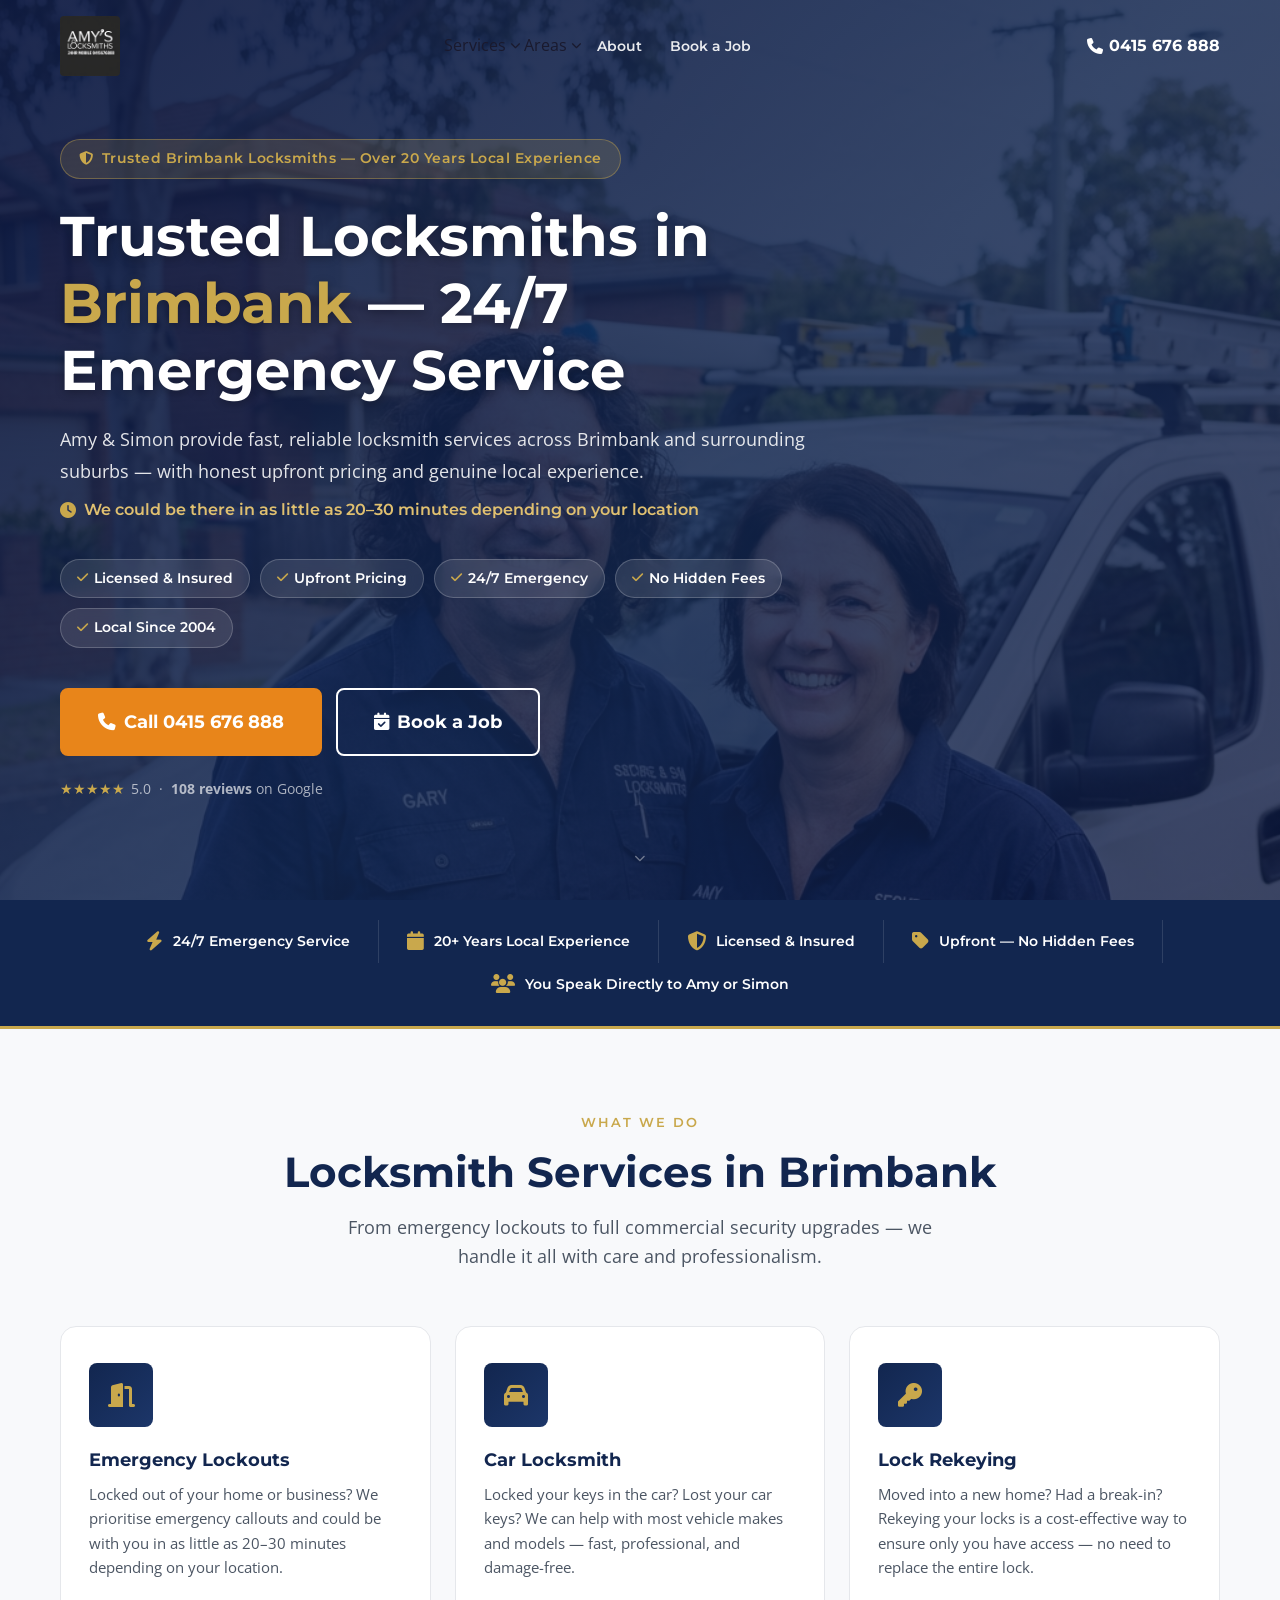
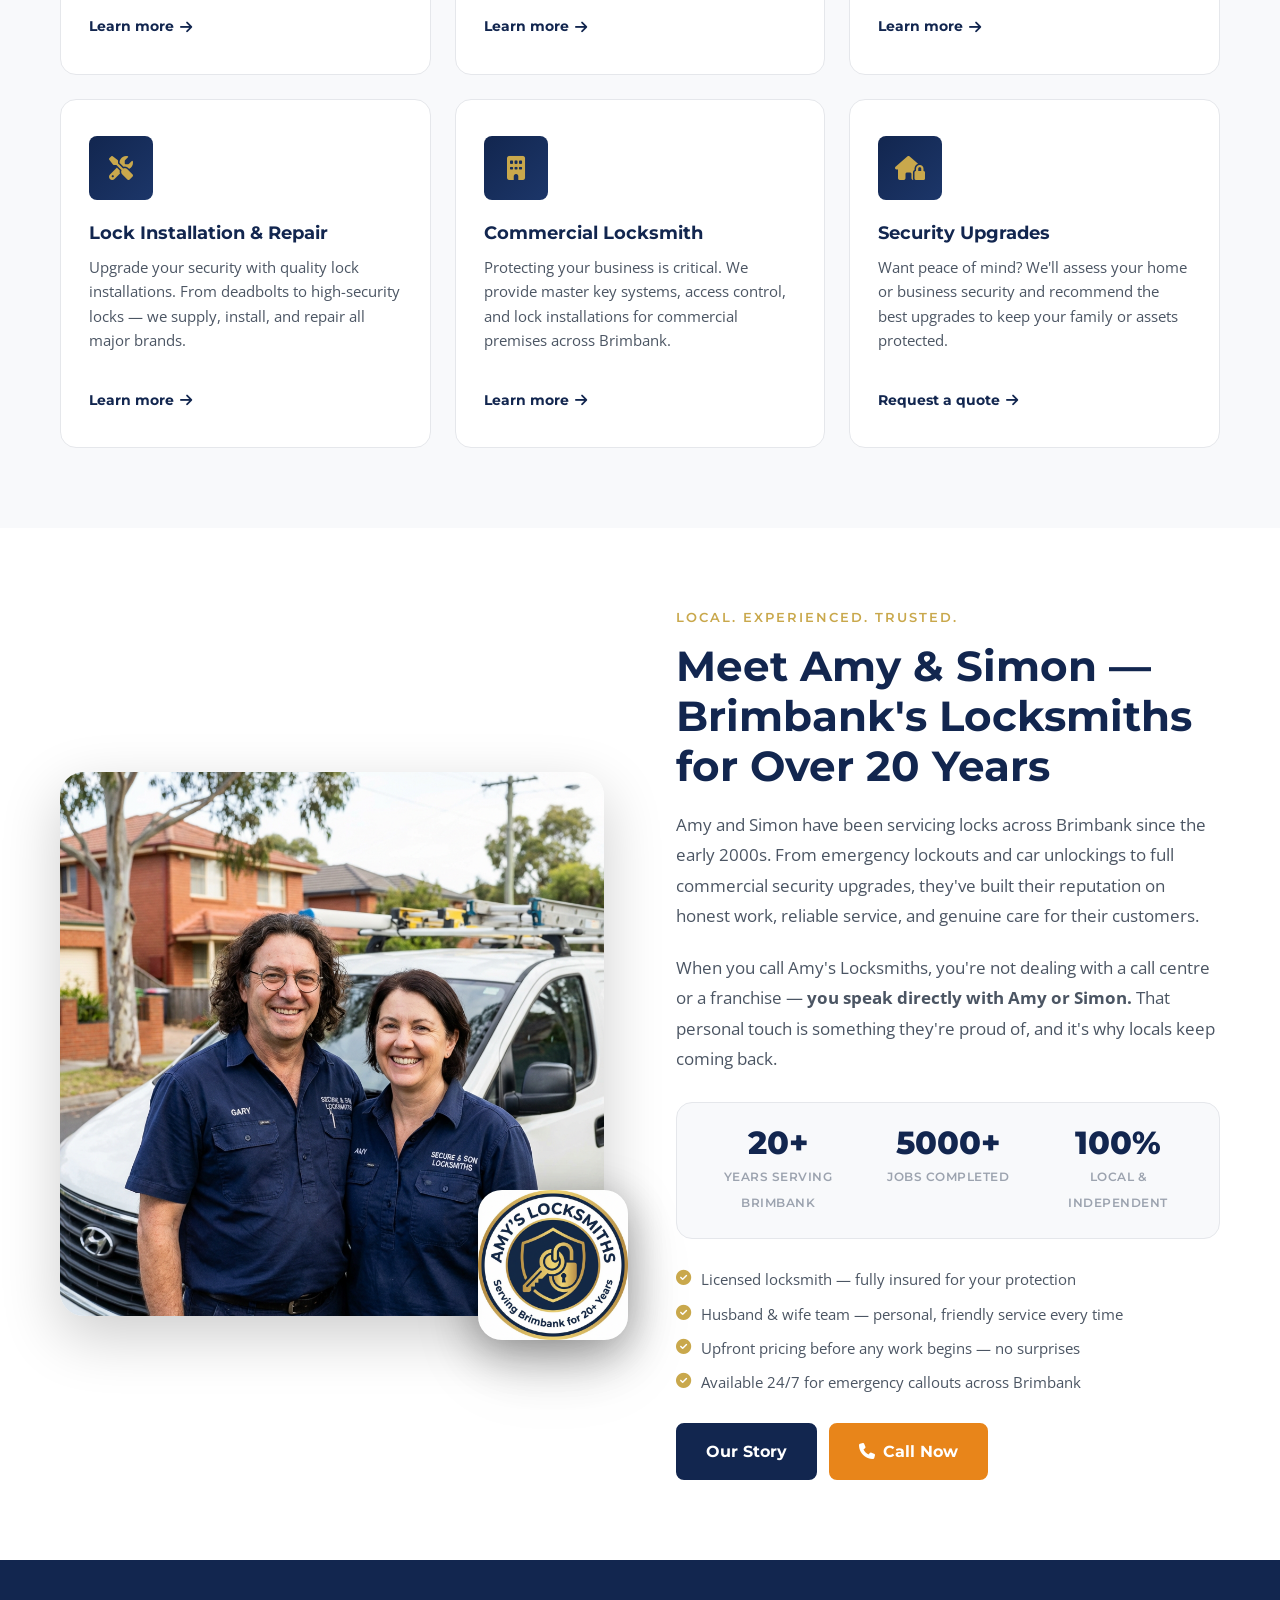
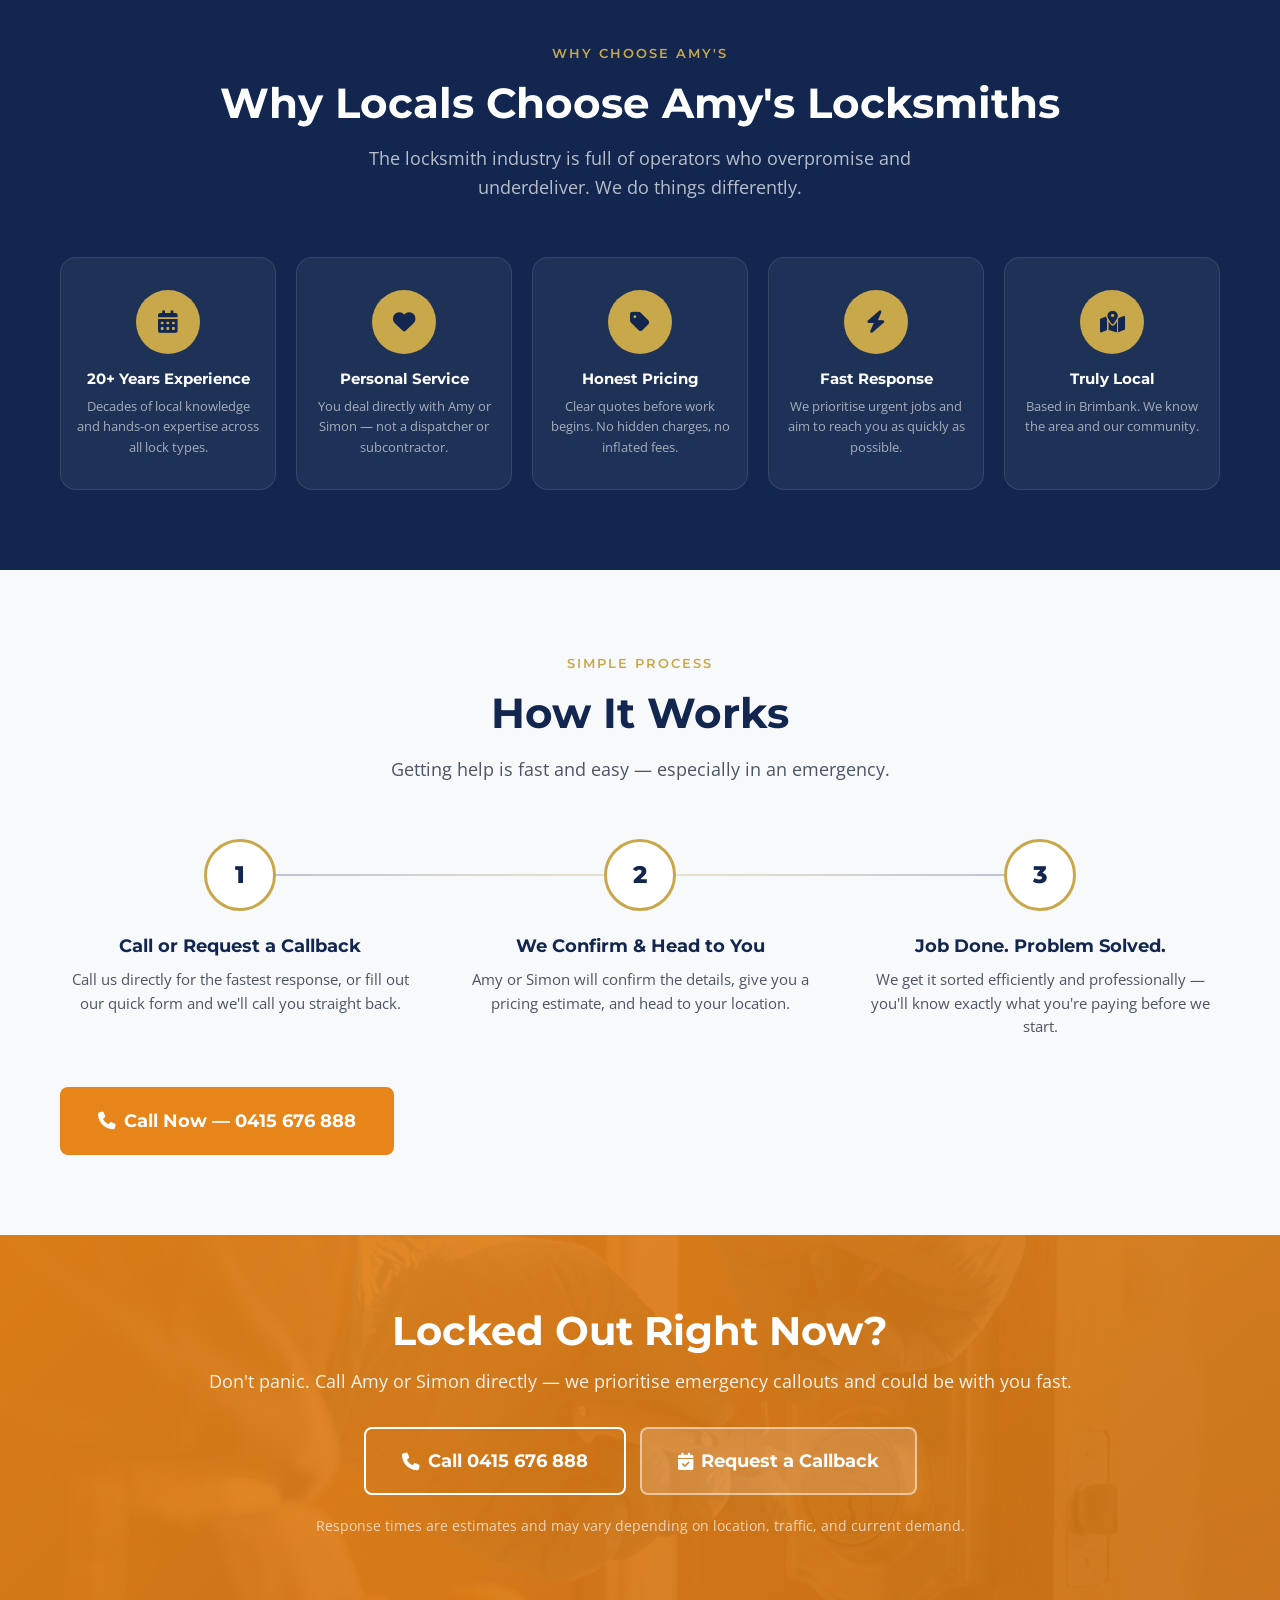
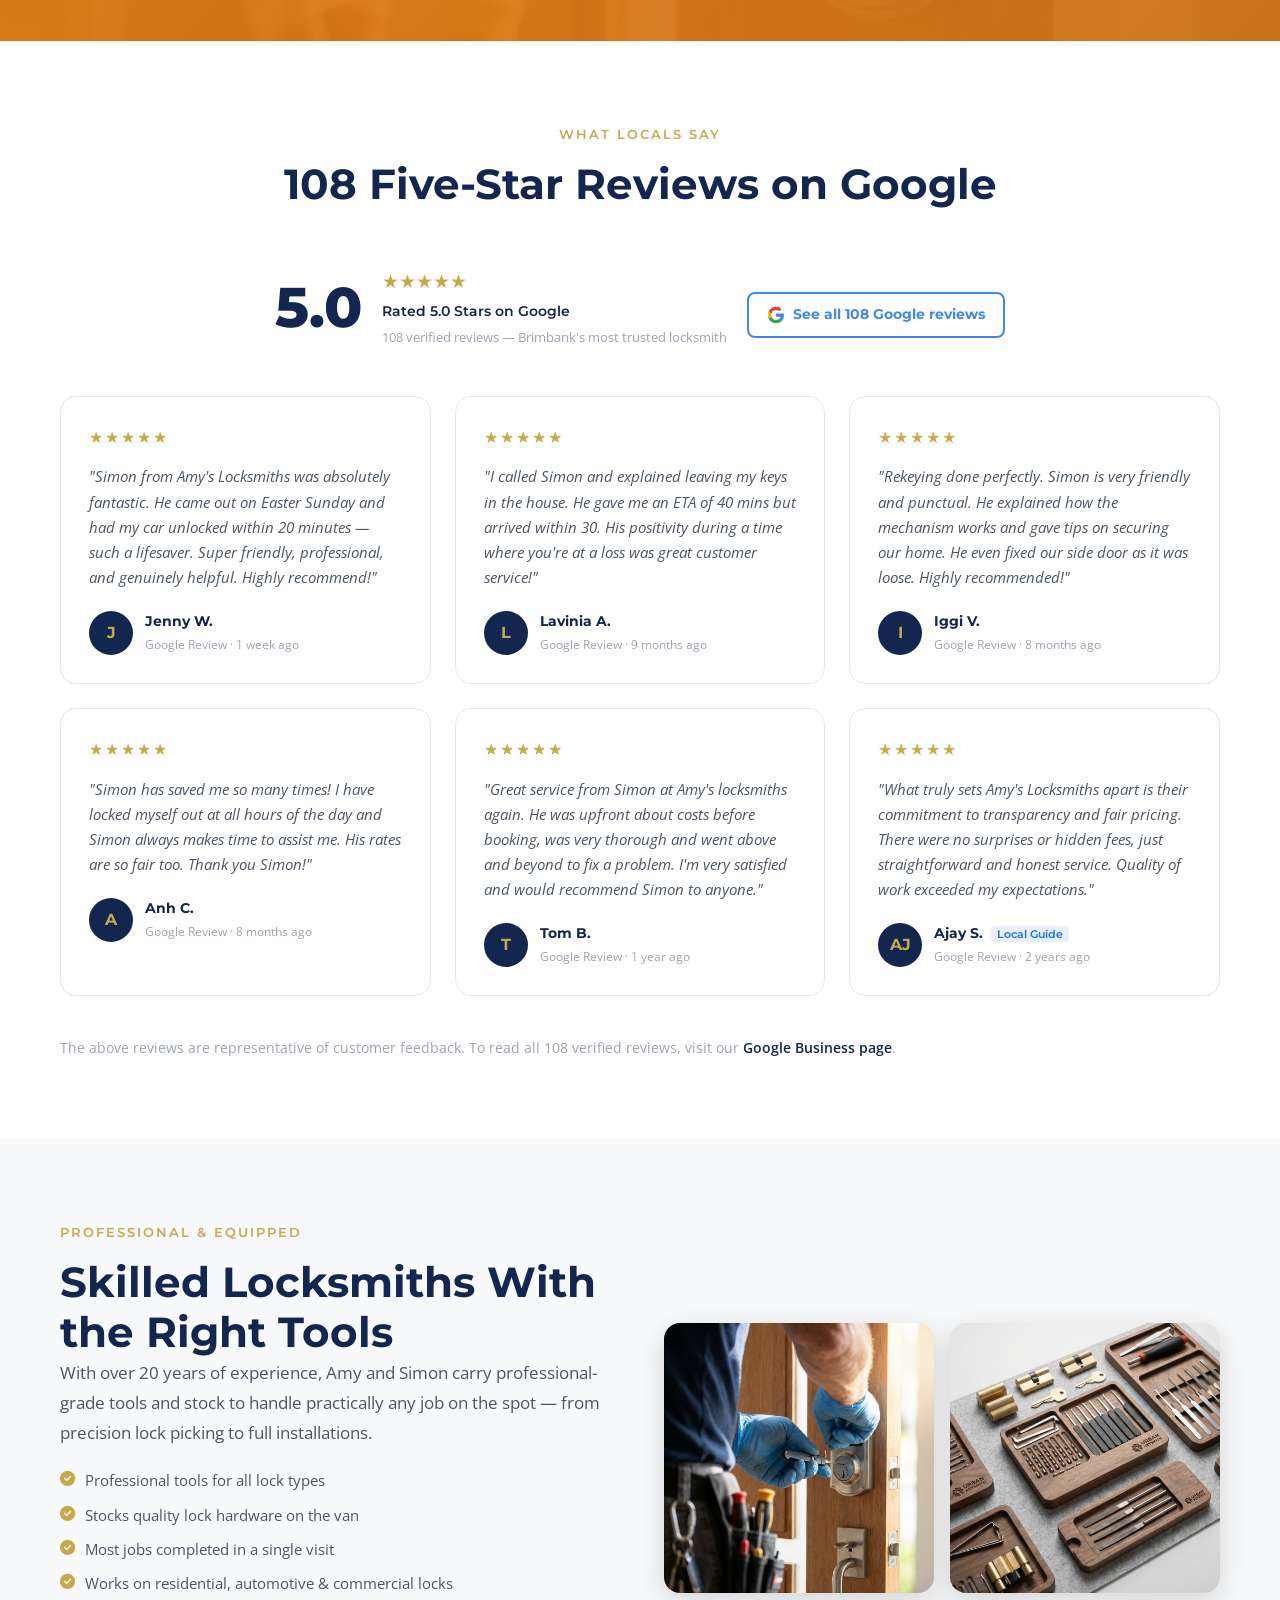
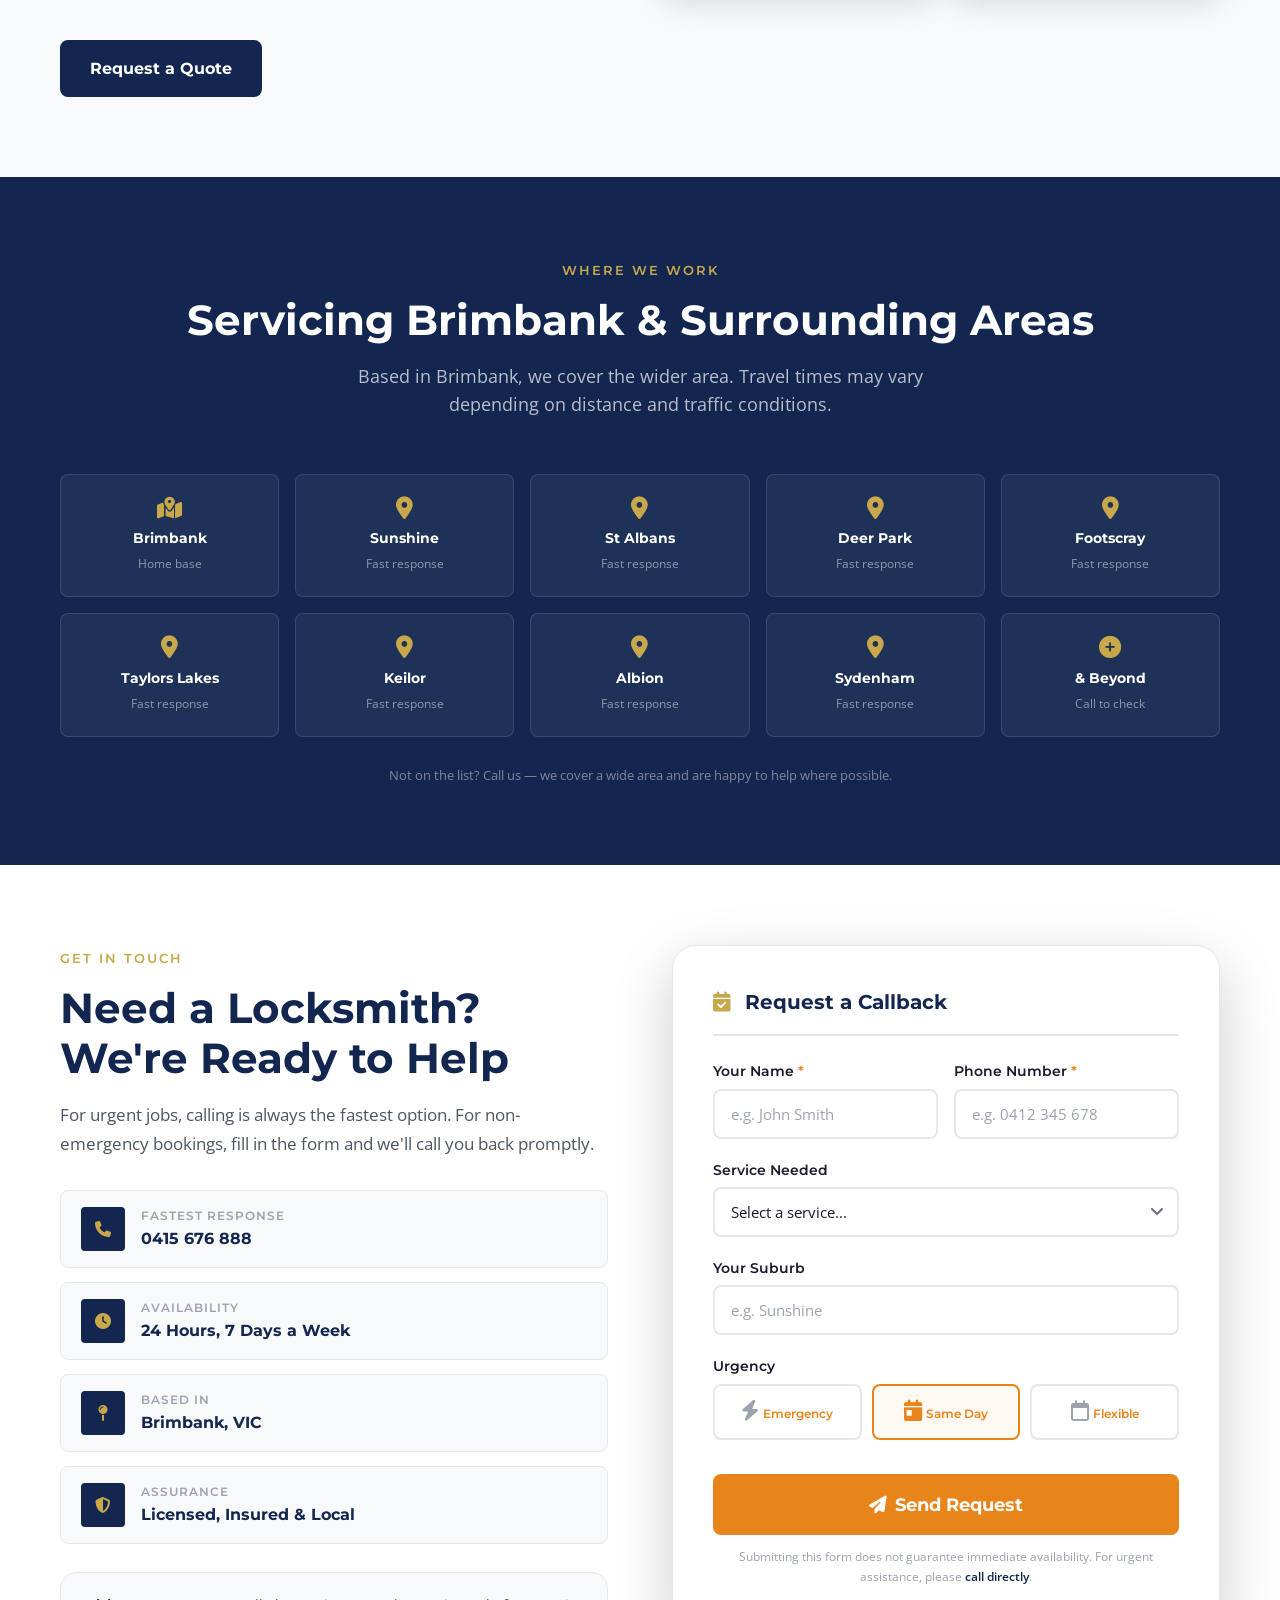
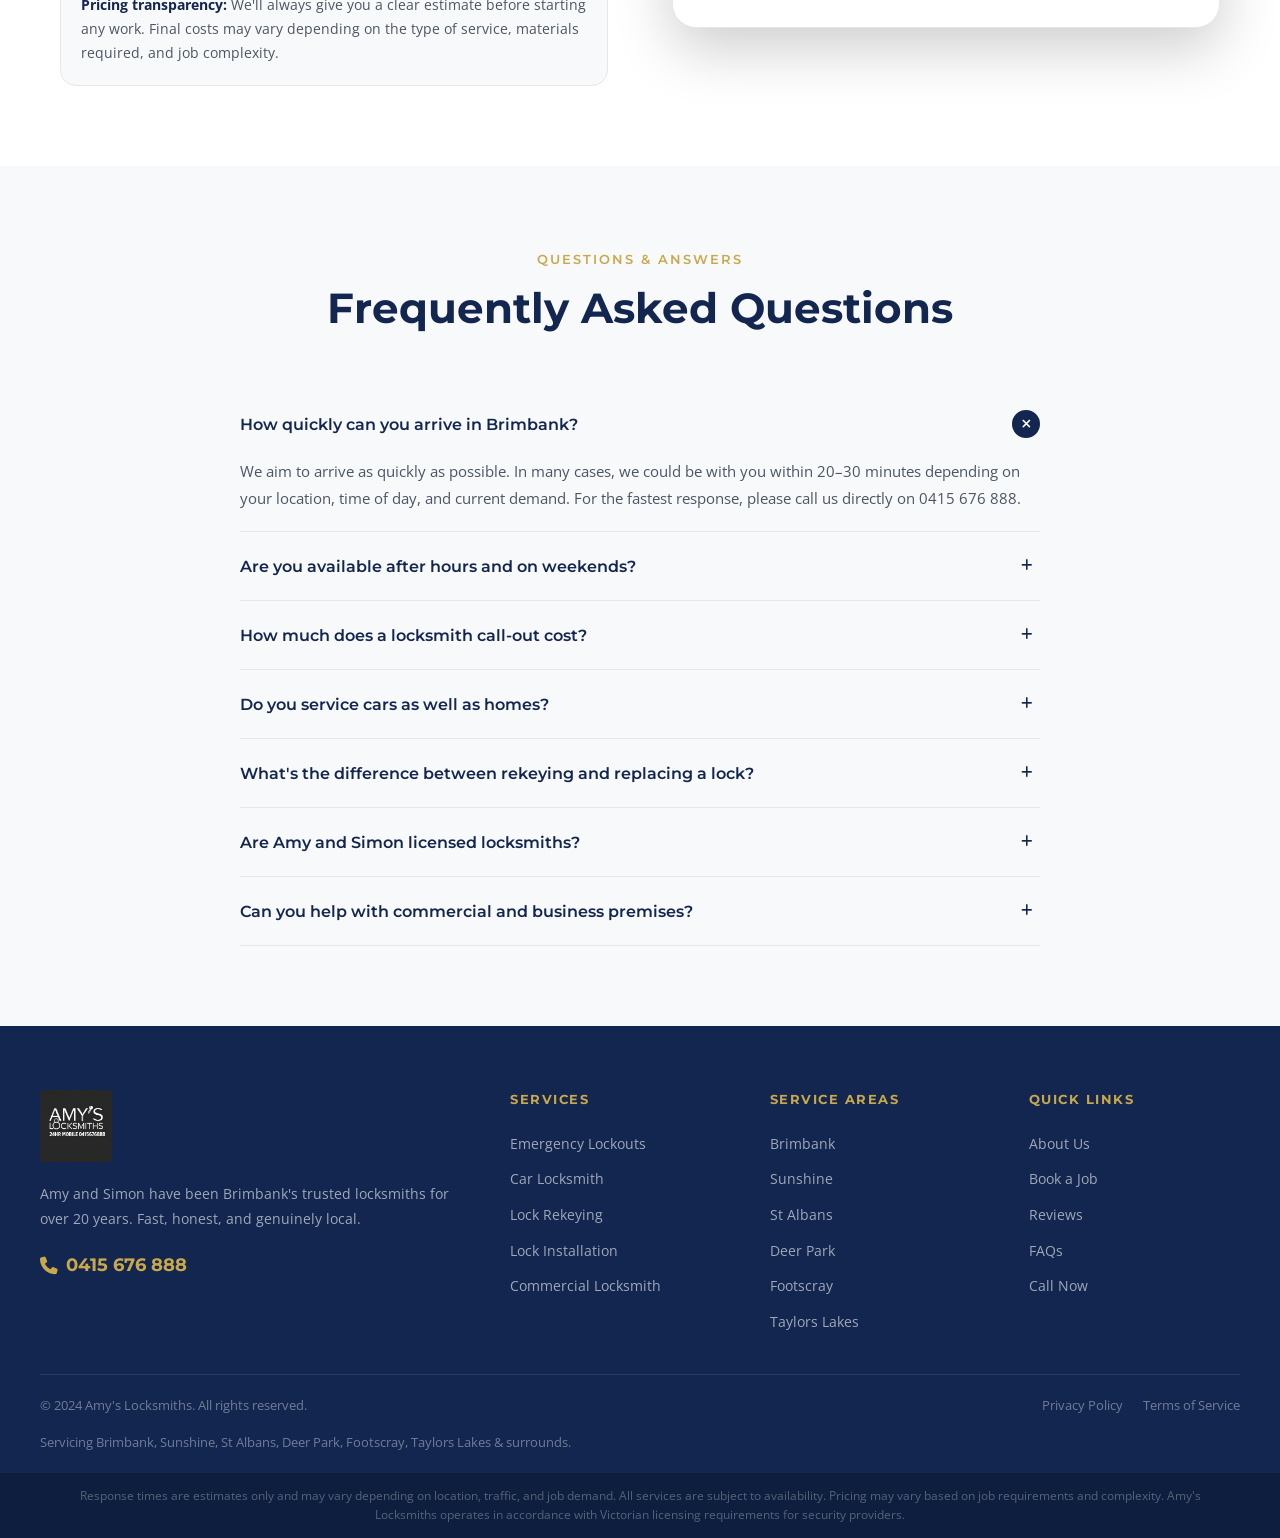
==== index.html @ d9c8a4d0 "Initial commit — Amy's Locksmiths website" ====
<!DOCTYPE html>
<html lang="en">
<head>
  <meta charset="UTF-8">
  <meta name="viewport" content="width=device-width, initial-scale=1.0">
  <title>Amy's Locksmiths Brimbank — 24/7 Emergency Locksmith | 0415 676 888</title>
  <meta name="description" content="Amy's Locksmiths — trusted locksmiths in Brimbank for over 20 years. Amy & Simon provide fast, reliable 24/7 emergency locksmith services across Brimbank, Sunshine, St Albans, Deer Park & beyond. Call 0415 676 888.">
  <meta name="keywords" content="locksmith brimbank, emergency locksmith brimbank, locksmith near me, car locksmith brimbank, lock rekeying brimbank, locksmith sunshine, 24 hour locksmith brimbank">
  <link rel="canonical" href="https://amyslocksmith.quantummerlin.com/">

  <!-- Open Graph -->
  <meta property="og:title" content="Amy's Locksmiths Brimbank — 24/7 Emergency Locksmith">
  <meta property="og:description" content="Trusted locksmiths in Brimbank for over 20 years. Fast 24/7 emergency service. Call Amy & Simon on 0415 676 888.">
  <meta property="og:image" content="amy%26simon.png">
  <meta property="og:type" content="website">
  <meta property="og:url" content="https://amyslocksmith.quantummerlin.com/">

  <!-- Schema.org — Local Business -->
  <script type="application/ld+json">
  {
    "@context": "https://schema.org",
    "@type": "Locksmith",
    "name": "Amy's Locksmiths",
    "image": "https://amyslocksmith.quantummerlin.com/logo.png",
    "telephone": "+61415676888",
    "address": {
      "@type": "PostalAddress",
      "addressLocality": "Brimbank",
      "addressRegion": "VIC",
      "postalCode": "3021",
      "addressCountry": "AU"
    },
    "geo": {
      "@type": "GeoCoordinates",
      "latitude": -37.7355,
      "longitude": 144.8211
    },
    "url": "https://amyslocksmith.quantummerlin.com",
    "openingHoursSpecification": {
      "@type": "OpeningHoursSpecification",
      "dayOfWeek": ["Monday","Tuesday","Wednesday","Thursday","Friday","Saturday","Sunday"],
      "opens": "00:00",
      "closes": "23:59"
    },
    "areaServed": ["Brimbank","Sunshine","St Albans","Deer Park","Footscray","Taylors Lakes"],
    "priceRange": "$$",
    "description": "Amy and Simon have been providing trusted locksmith services across Brimbank for over 20 years. Emergency lockouts, car unlocking, lock rekeying, installations and commercial services.",
    "aggregateRating": {
      "@type": "AggregateRating",
      "ratingValue": "5.0",
      "reviewCount": "108",
      "bestRating": "5",
      "worstRating": "1"
    }
  }
  </script>

  <!-- Fonts -->
  <link rel="preconnect" href="https://fonts.googleapis.com">
  <link rel="preconnect" href="https://fonts.gstatic.com" crossorigin>
  <link href="https://fonts.googleapis.com/css2?family=Montserrat:wght@600;700;800&family=Open+Sans:wght@400;600&display=swap" rel="stylesheet">

  <!-- Font Awesome -->
  <link rel="stylesheet" href="https://cdnjs.cloudflare.com/ajax/libs/font-awesome/6.5.0/css/all.min.css">

  <!-- Stylesheet -->
  <link rel="stylesheet" href="css/style.css">

  <!-- Favicon -->
  <link rel="icon" type="image/png" href="logo.png">
</head>
<body>

<!-- ══════════════════════════════════════════
     HEADER
══════════════════════════════════════════ -->
<header class="site-header" id="siteHeader">
  <div class="container">
    <div class="header-inner">
      <a href="index.html" class="header-logo">
        <img src="logo.png" alt="Amy's Locksmiths">
      </a>

      <nav class="main-nav" aria-label="Main navigation">
        <div class="nav-dropdown">
          <a href="#services">Services <i class="fa-solid fa-chevron-down" style="font-size:.65rem"></i></a>
          <div class="dropdown-menu">
            <a href="services/emergency-locksmith.html"><i class="fa-solid fa-bell-concierge" style="margin-right:8px;color:#C9A84C"></i>Emergency Lockouts</a>
            <a href="services/car-locksmith.html"><i class="fa-solid fa-car" style="margin-right:8px;color:#C9A84C"></i>Car Locksmith</a>
            <a href="services/lock-rekeying.html"><i class="fa-solid fa-key" style="margin-right:8px;color:#C9A84C"></i>Lock Rekeying</a>
            <a href="services/lock-installation.html"><i class="fa-solid fa-screwdriver-wrench" style="margin-right:8px;color:#C9A84C"></i>Lock Installation</a>
            <a href="services/commercial-locksmith.html"><i class="fa-solid fa-building" style="margin-right:8px;color:#C9A84C"></i>Commercial Locksmith</a>
          </div>
        </div>
        <div class="nav-dropdown">
          <a href="#service-area">Areas <i class="fa-solid fa-chevron-down" style="font-size:.65rem"></i></a>
          <div class="dropdown-menu">
            <a href="locations/sunshine.html">Locksmith Sunshine</a>
            <a href="locations/st-albans.html">Locksmith St Albans</a>
            <a href="locations/deer-park.html">Locksmith Deer Park</a>
            <a href="locations/footscray.html">Locksmith Footscray</a>
            <a href="locations/taylors-lakes.html">Locksmith Taylors Lakes</a>
          </div>
        </div>
        <a href="about.html">About</a>
        <a href="book.html">Book a Job</a>
      </nav>

      <div style="display:flex;align-items:center;gap:14px;">
        <a href="tel:0415676888" class="header-phone">
          <i class="fa-solid fa-phone"></i> 0415 676 888
        </a>
        <a href="tel:0415676888" class="btn btn-primary btn-sm btn-pulse" style="display:none;white-space:nowrap" id="headerCallBtn">
          <i class="fa-solid fa-phone"></i> Call Now
        </a>
        <button class="hamburger" aria-label="Open menu" aria-expanded="false">
          <span></span><span></span><span></span>
        </button>
      </div>
    </div>
  </div>
</header>

<!-- Mobile Nav Overlay -->
<nav class="mobile-nav" aria-label="Mobile navigation">
  <button class="mobile-nav-close" aria-label="Close menu" style="position:absolute;top:20px;right:20px;background:none;border:none;color:white;font-size:1.5rem;cursor:pointer;padding:8px;"><i class="fa-solid fa-xmark"></i></button>
  <a href="index.html">Home</a>
  <a href="services/emergency-locksmith.html">Emergency Lockouts</a>
  <a href="services/car-locksmith.html">Car Locksmith</a>
  <a href="services/lock-rekeying.html">Lock Rekeying</a>
  <a href="services/lock-installation.html">Lock Installation</a>
  <a href="services/commercial-locksmith.html">Commercial</a>
  <a href="about.html">About Amy &amp; Simon</a>
  <a href="book.html">Book a Job</a>
  <div class="mobile-nav-ctas">
    <a href="tel:0415676888" class="btn btn-primary"><i class="fa-solid fa-phone"></i> Call 0415 676 888</a>
    <a href="book.html" class="btn btn-secondary">Request a Callback</a>
  </div>
</nav>

<!-- ══════════════════════════════════════════
     HERO
══════════════════════════════════════════ -->
<section class="hero" id="home">
  <div class="hero-bg"></div>
  <div class="container">
    <div class="hero-content">
      <div class="hero-badge">
        <i class="fa-solid fa-shield-halved"></i>
        Trusted Brimbank Locksmiths — Over 20 Years Local Experience
      </div>

      <h1>Trusted Locksmiths in <em>Brimbank</em> — 24/7 Emergency Service</h1>

      <p class="hero-sub">Amy &amp; Simon provide fast, reliable locksmith services across Brimbank and surrounding suburbs — with honest upfront pricing and genuine local experience.</p>

      <p class="hero-timing">
        <i class="fa-solid fa-clock" style="color:#C9A84C"></i>
        We could be there in as little as 20–30 minutes depending on your location
      </p>

      <div class="hero-trust">
        <span class="trust-pill"><i class="fa-solid fa-check"></i> Licensed &amp; Insured</span>
        <span class="trust-pill"><i class="fa-solid fa-check"></i> Upfront Pricing</span>
        <span class="trust-pill"><i class="fa-solid fa-check"></i> 24/7 Emergency</span>
        <span class="trust-pill"><i class="fa-solid fa-check"></i> No Hidden Fees</span>
        <span class="trust-pill"><i class="fa-solid fa-check"></i> Local Since 2004</span>
      </div>

      <div class="hero-actions">
        <a href="tel:0415676888" class="btn btn-primary btn-lg btn-pulse">
          <i class="fa-solid fa-phone"></i> Call 0415 676 888
        </a>
        <a href="book.html" class="btn btn-secondary btn-lg">
          <i class="fa-solid fa-calendar-check"></i> Book a Job
        </a>
      </div>

      <div class="hero-rating">
        <span class="stars">&#9733;&#9733;&#9733;&#9733;&#9733;</span>
        <span>5.0 &nbsp;&middot;&nbsp; <strong>108 reviews</strong> on Google</span>
      </div>
    </div>
  </div>
  <div class="hero-scroll">
    <i class="fa-solid fa-chevron-down"></i>
  </div>
</section>

<!-- ══════════════════════════════════════════
     TRUST BAR
══════════════════════════════════════════ -->
<div class="trust-bar">
  <div class="container">
    <div class="trust-bar-inner">
      <div class="trust-item"><i class="fa-solid fa-bolt"></i> 24/7 Emergency Service</div>
      <div class="trust-item"><i class="fa-solid fa-calendar"></i> 20+ Years Local Experience</div>
      <div class="trust-item"><i class="fa-solid fa-shield-halved"></i> Licensed &amp; Insured</div>
      <div class="trust-item"><i class="fa-solid fa-tag"></i> Upfront — No Hidden Fees</div>
      <div class="trust-item"><i class="fa-solid fa-users"></i> You Speak Directly to Amy or Simon</div>
    </div>
  </div>
</div>

<!-- ══════════════════════════════════════════
     SERVICES
══════════════════════════════════════════ -->
<section class="section bg-light" id="services">
  <div class="container">
    <div class="section-header fade-in">
      <span class="section-label">What We Do</span>
      <h2>Locksmith Services in Brimbank</h2>
      <p>From emergency lockouts to full commercial security upgrades — we handle it all with care and professionalism.</p>
    </div>

    <div class="services-grid">
      <div class="service-card fade-in delay-1">
        <div class="service-icon"><i class="fa-solid fa-door-open"></i></div>
        <h3>Emergency Lockouts</h3>
        <p>Locked out of your home or business? We prioritise emergency callouts and could be with you in as little as 20–30 minutes depending on your location.</p>
        <a href="services/emergency-locksmith.html" class="service-card-link">Learn more <i class="fa-solid fa-arrow-right"></i></a>
      </div>

      <div class="service-card fade-in delay-2">
        <div class="service-icon"><i class="fa-solid fa-car"></i></div>
        <h3>Car Locksmith</h3>
        <p>Locked your keys in the car? Lost your car keys? We can help with most vehicle makes and models — fast, professional, and damage-free.</p>
        <a href="services/car-locksmith.html" class="service-card-link">Learn more <i class="fa-solid fa-arrow-right"></i></a>
      </div>

      <div class="service-card fade-in delay-3">
        <div class="service-icon"><i class="fa-solid fa-key"></i></div>
        <h3>Lock Rekeying</h3>
        <p>Moved into a new home? Had a break-in? Rekeying your locks is a cost-effective way to ensure only you have access — no need to replace the entire lock.</p>
        <a href="services/lock-rekeying.html" class="service-card-link">Learn more <i class="fa-solid fa-arrow-right"></i></a>
      </div>

      <div class="service-card fade-in delay-1">
        <div class="service-icon"><i class="fa-solid fa-screwdriver-wrench"></i></div>
        <h3>Lock Installation &amp; Repair</h3>
        <p>Upgrade your security with quality lock installations. From deadbolts to high-security locks — we supply, install, and repair all major brands.</p>
        <a href="services/lock-installation.html" class="service-card-link">Learn more <i class="fa-solid fa-arrow-right"></i></a>
      </div>

      <div class="service-card fade-in delay-2">
        <div class="service-icon"><i class="fa-solid fa-building"></i></div>
        <h3>Commercial Locksmith</h3>
        <p>Protecting your business is critical. We provide master key systems, access control, and lock installations for commercial premises across Brimbank.</p>
        <a href="services/commercial-locksmith.html" class="service-card-link">Learn more <i class="fa-solid fa-arrow-right"></i></a>
      </div>

      <div class="service-card fade-in delay-3">
        <div class="service-icon"><i class="fa-solid fa-house-lock"></i></div>
        <h3>Security Upgrades</h3>
        <p>Want peace of mind? We'll assess your home or business security and recommend the best upgrades to keep your family or assets protected.</p>
        <a href="book.html" class="service-card-link">Request a quote <i class="fa-solid fa-arrow-right"></i></a>
      </div>
    </div>
  </div>
</section>

<!-- ══════════════════════════════════════════
     ABOUT — AMY & SIMON
══════════════════════════════════════════ -->
<section class="section" id="about">
  <div class="container">
    <div class="about-grid">
      <div class="about-image-wrap fade-in">
        <img src="amy%26simon.png" alt="Amy and Simon — Amy's Locksmiths Brimbank" loading="lazy">
        <div class="about-badge">
          <img src="29b365a9-ba44-4bcd-b54b-971d1e913e46_0.png" alt="Amy's Locksmiths — Serving Brimbank for 20+ Years badge" loading="lazy">
        </div>
      </div>

      <div class="about-content fade-in delay-2">
        <span class="section-label">Local. Experienced. Trusted.</span>
        <h2>Meet Amy &amp; Simon — Brimbank's Locksmiths for Over 20 Years</h2>
        <p>Amy and Simon have been servicing locks across Brimbank since the early 2000s. From emergency lockouts and car unlockings to full commercial security upgrades, they've built their reputation on honest work, reliable service, and genuine care for their customers.</p>
        <p>When you call Amy's Locksmiths, you're not dealing with a call centre or a franchise — <strong>you speak directly with Amy or Simon.</strong> That personal touch is something they're proud of, and it's why locals keep coming back.</p>

        <div class="about-stats">
          <div class="stat-item">
            <span class="stat-number" data-count="20" data-suffix="+">20+</span>
            <span class="stat-label">Years Serving Brimbank</span>
          </div>
          <div class="stat-item">
            <span class="stat-number" data-count="5000" data-suffix="+">5000+</span>
            <span class="stat-label">Jobs Completed</span>
          </div>
          <div class="stat-item">
            <span class="stat-number" data-count="100" data-suffix="%">100%</span>
            <span class="stat-label">Local &amp; Independent</span>
          </div>
        </div>

        <ul class="checkmark-list">
          <li><i class="fa-solid fa-check-circle"></i> Licensed locksmith — fully insured for your protection</li>
          <li><i class="fa-solid fa-check-circle"></i> Husband &amp; wife team — personal, friendly service every time</li>
          <li><i class="fa-solid fa-check-circle"></i> Upfront pricing before any work begins — no surprises</li>
          <li><i class="fa-solid fa-check-circle"></i> Available 24/7 for emergency callouts across Brimbank</li>
        </ul>

        <div style="display:flex;gap:12px;flex-wrap:wrap;margin-top:28px;">
          <a href="about.html" class="btn btn-navy">Our Story</a>
          <a href="tel:0415676888" class="btn btn-primary"><i class="fa-solid fa-phone"></i> Call Now</a>
        </div>
      </div>
    </div>
  </div>
</section>

<!-- ══════════════════════════════════════════
     WHY CHOOSE US
══════════════════════════════════════════ -->
<section class="section bg-navy" id="why-us">
  <div class="container">
    <div class="section-header fade-in">
      <span class="section-label">Why Choose Amy's</span>
      <h2>Why Locals Choose Amy's Locksmiths</h2>
      <p style="color:rgba(255,255,255,.7)">The locksmith industry is full of operators who overpromise and underdeliver. We do things differently.</p>
    </div>

    <div class="why-grid">
      <div class="why-card fade-in delay-1">
        <div class="why-icon"><i class="fa-solid fa-calendar-days"></i></div>
        <h4>20+ Years Experience</h4>
        <p>Decades of local knowledge and hands-on expertise across all lock types.</p>
      </div>
      <div class="why-card fade-in delay-2">
        <div class="why-icon"><i class="fa-solid fa-heart"></i></div>
        <h4>Personal Service</h4>
        <p>You deal directly with Amy or Simon — not a dispatcher or subcontractor.</p>
      </div>
      <div class="why-card fade-in delay-3">
        <div class="why-icon"><i class="fa-solid fa-tag"></i></div>
        <h4>Honest Pricing</h4>
        <p>Clear quotes before work begins. No hidden charges, no inflated fees.</p>
      </div>
      <div class="why-card fade-in delay-4">
        <div class="why-icon"><i class="fa-solid fa-bolt"></i></div>
        <h4>Fast Response</h4>
        <p>We prioritise urgent jobs and aim to reach you as quickly as possible.</p>
      </div>
      <div class="why-card fade-in delay-5">
        <div class="why-icon"><i class="fa-solid fa-map-location-dot"></i></div>
        <h4>Truly Local</h4>
        <p>Based in Brimbank. We know the area and our community.</p>
      </div>
    </div>
  </div>
</section>

<!-- ══════════════════════════════════════════
     HOW IT WORKS
══════════════════════════════════════════ -->
<section class="section bg-light">
  <div class="container">
    <div class="section-header fade-in">
      <span class="section-label">Simple Process</span>
      <h2>How It Works</h2>
      <p>Getting help is fast and easy — especially in an emergency.</p>
    </div>

    <div class="steps-grid">
      <div class="step fade-in delay-1">
        <div class="step-number">1</div>
        <h3>Call or Request a Callback</h3>
        <p>Call us directly for the fastest response, or fill out our quick form and we'll call you straight back.</p>
      </div>
      <div class="step fade-in delay-2">
        <div class="step-number">2</div>
        <h3>We Confirm &amp; Head to You</h3>
        <p>Amy or Simon will confirm the details, give you a pricing estimate, and head to your location.</p>
      </div>
      <div class="step fade-in delay-3">
        <div class="step-number">3</div>
        <h3>Job Done. Problem Solved.</h3>
        <p>We get it sorted efficiently and professionally — you'll know exactly what you're paying before we start.</p>
      </div>
    </div>

    <div class="text-center" style="margin-top:48px;">
      <a href="tel:0415676888" class="btn btn-primary btn-lg btn-pulse fade-in">
        <i class="fa-solid fa-phone"></i> Call Now — 0415 676 888
      </a>
    </div>
  </div>
</section>

<!-- ══════════════════════════════════════════
     EMERGENCY CTA BANNER
══════════════════════════════════════════ -->
<section class="cta-banner">
  <div class="cta-banner-content container">
    <h2>Locked Out Right Now?</h2>
    <p>Don't panic. Call Amy or Simon directly — we prioritise emergency callouts and could be with you fast.</p>
    <div class="cta-btns">
      <a href="tel:0415676888" class="btn btn-secondary btn-lg">
        <i class="fa-solid fa-phone"></i> Call 0415 676 888
      </a>
      <a href="book.html" class="btn btn-lg" style="background:rgba(255,255,255,.15);border:2px solid rgba(255,255,255,.5);color:white;">
        <i class="fa-solid fa-calendar-check"></i> Request a Callback
      </a>
    </div>
    <p style="margin-top:20px;font-size:.85rem;color:rgba(255,255,255,.7)">
      Response times are estimates and may vary depending on location, traffic, and current demand.
    </p>
  </div>
</section>

<!-- ══════════════════════════════════════════
     REVIEWS
══════════════════════════════════════════ -->
<section class="section" id="reviews">
  <div class="container">
    <div class="section-header fade-in">
      <span class="section-label">What Locals Say</span>
      <h2>108 Five-Star Reviews on Google</h2>
    </div>

    <div class="reviews-rating-summary fade-in">
      <div class="rating-big">5.0</div>
      <div class="rating-detail">
        <div class="rating-stars">&#9733;&#9733;&#9733;&#9733;&#9733;</div>
        <div style="font-family:var(--font-head);font-weight:600;font-size:.9rem;color:var(--navy);">Rated 5.0 Stars on Google</div>
        <div class="rating-sub">108 verified reviews &mdash; Brimbank&apos;s most trusted locksmith</div>
      </div>
      <a href="https://www.google.com/maps/search/Amy%27s+Locksmiths+Brimbank+VIC" target="_blank" rel="noopener" style="display:inline-flex;align-items:center;gap:8px;background:#fff;border:2px solid #4285F4;color:#4285F4;font-family:var(--font-head);font-weight:700;font-size:.85rem;padding:10px 18px;border-radius:8px;text-decoration:none;margin-top:16px;">
        <svg width="18" height="18" viewBox="0 0 24 24" fill="none" xmlns="http://www.w3.org/2000/svg"><path d="M22.56 12.25c0-.78-.07-1.53-.2-2.25H12v4.26h5.92c-.26 1.37-1.04 2.53-2.21 3.31v2.77h3.57c2.08-1.92 3.28-4.74 3.28-8.09z" fill="#4285F4"/><path d="M12 23c2.97 0 5.46-.98 7.28-2.66l-3.57-2.77c-.98.66-2.23 1.06-3.71 1.06-2.86 0-5.29-1.93-6.16-4.53H2.18v2.84C3.99 20.53 7.7 23 12 23z" fill="#34A853"/><path d="M5.84 14.09c-.22-.66-.35-1.36-.35-2.09s.13-1.43.35-2.09V7.07H2.18C1.43 8.55 1 10.22 1 12s.43 3.45 1.18 4.93l3.66-2.84z" fill="#FBBC05"/><path d="M12 5.38c1.62 0 3.06.56 4.21 1.64l3.15-3.15C17.45 2.09 14.97 1 12 1 7.7 1 3.99 3.47 2.18 7.07l3.66 2.84c.87-2.6 3.3-4.53 6.16-4.53z" fill="#EA4335"/></svg>
        See all 108 Google reviews
      </a>
    </div>

    <div class="reviews-grid">

      <div class="review-card fade-in delay-1">
        <div class="review-stars">&#9733;&#9733;&#9733;&#9733;&#9733;</div>
        <p class="review-text">"Simon from Amy's Locksmiths was absolutely fantastic. He came out on Easter Sunday and had my car unlocked within 20 minutes — such a lifesaver. Super friendly, professional, and genuinely helpful. Highly recommend!"</p>
        <div class="review-author">
          <div class="review-avatar">J</div>
          <div>
            <div class="review-name">Jenny W.</div>
            <div class="review-loc">Google Review &middot; 1 week ago</div>
          </div>
        </div>
      </div>

      <div class="review-card fade-in delay-2">
        <div class="review-stars">&#9733;&#9733;&#9733;&#9733;&#9733;</div>
        <p class="review-text">"I called Simon and explained leaving my keys in the house. He gave me an ETA of 40 mins but arrived within 30. His positivity during a time where you're at a loss was great customer service!"</p>
        <div class="review-author">
          <div class="review-avatar">L</div>
          <div>
            <div class="review-name">Lavinia A.</div>
            <div class="review-loc">Google Review &middot; 9 months ago</div>
          </div>
        </div>
      </div>

      <div class="review-card fade-in delay-3">
        <div class="review-stars">&#9733;&#9733;&#9733;&#9733;&#9733;</div>
        <p class="review-text">"Rekeying done perfectly. Simon is very friendly and punctual. He explained how the mechanism works and gave tips on securing our home. He even fixed our side door as it was loose. Highly recommended!"</p>
        <div class="review-author">
          <div class="review-avatar">I</div>
          <div>
            <div class="review-name">Iggi V.</div>
            <div class="review-loc">Google Review &middot; 8 months ago</div>
          </div>
        </div>
      </div>

      <div class="review-card fade-in delay-1">
        <div class="review-stars">&#9733;&#9733;&#9733;&#9733;&#9733;</div>
        <p class="review-text">"Simon has saved me so many times! I have locked myself out at all hours of the day and Simon always makes time to assist me. His rates are so fair too. Thank you Simon!"</p>
        <div class="review-author">
          <div class="review-avatar">A</div>
          <div>
            <div class="review-name">Anh C.</div>
            <div class="review-loc">Google Review &middot; 8 months ago</div>
          </div>
        </div>
      </div>

      <div class="review-card fade-in delay-2">
        <div class="review-stars">&#9733;&#9733;&#9733;&#9733;&#9733;</div>
        <p class="review-text">"Great service from Simon at Amy's locksmiths again. He was upfront about costs before booking, was very thorough and went above and beyond to fix a problem. I'm very satisfied and would recommend Simon to anyone."</p>
        <div class="review-author">
          <div class="review-avatar">T</div>
          <div>
            <div class="review-name">Tom B.</div>
            <div class="review-loc">Google Review &middot; 1 year ago</div>
          </div>
        </div>
      </div>

      <div class="review-card fade-in delay-3">
        <div class="review-stars">&#9733;&#9733;&#9733;&#9733;&#9733;</div>
        <p class="review-text">"What truly sets Amy's Locksmiths apart is their commitment to transparency and fair pricing. There were no surprises or hidden fees, just straightforward and honest service. Quality of work exceeded my expectations."</p>
        <div class="review-author">
          <div class="review-avatar">AJ</div>
          <div>
            <div class="review-name">Ajay S. <span style="font-size:.7rem;background:#E8F0FE;color:#1a73e8;border-radius:4px;padding:1px 6px;margin-left:4px;font-weight:600;">Local Guide</span></div>
            <div class="review-loc">Google Review &middot; 2 years ago</div>
          </div>
        </div>
      </div>

    </div>

    <div class="text-center" style="margin-top:40px;" class="fade-in">
      <p style="color:var(--mid-grey);font-size:.9rem;">The above reviews are representative of customer feedback. To read all 108 verified reviews, visit our <a href="https://www.google.com/maps/search/Amy%27s+Locksmiths+Brimbank+VIC" target="_blank" rel="noopener" style="color:var(--navy);font-weight:600;">Google Business page</a>.</p>
    </div>
  </div>
</section>

<!-- ══════════════════════════════════════════
     TOOLS / WORK PHOTO SECTION
══════════════════════════════════════════ -->
<section class="section bg-light">
  <div class="container">
    <div style="display:grid;grid-template-columns:1fr 1fr;gap:48px;align-items:center;" class="fade-in">
      <div>
        <span class="section-label">Professional &amp; Equipped</span>
        <h2>Skilled Locksmiths With the Right Tools</h2>
        <p style="color:var(--dark-grey);font-size:1.05rem;line-height:1.8;margin-bottom:20px;">With over 20 years of experience, Amy and Simon carry professional-grade tools and stock to handle practically any job on the spot — from precision lock picking to full installations.</p>
        <ul class="checkmark-list">
          <li><i class="fa-solid fa-check-circle"></i> Professional tools for all lock types</li>
          <li><i class="fa-solid fa-check-circle"></i> Stocks quality lock hardware on the van</li>
          <li><i class="fa-solid fa-check-circle"></i> Most jobs completed in a single visit</li>
          <li><i class="fa-solid fa-check-circle"></i> Works on residential, automotive &amp; commercial locks</li>
        </ul>
        <a href="book.html" class="btn btn-navy" style="margin-top:24px;">Request a Quote</a>
      </div>
      <div style="display:grid;grid-template-columns:1fr 1fr;gap:16px;">
        <img src="lockwork.png" alt="Professional locksmith working on a door lock" style="border-radius:16px;box-shadow:var(--shadow-lg);" loading="lazy">
        <img src="tools.png" alt="Professional locksmith tools" style="border-radius:16px;box-shadow:var(--shadow-lg);" loading="lazy">
      </div>
    </div>
  </div>
</section>

<!-- ══════════════════════════════════════════
     SERVICE AREA
══════════════════════════════════════════ -->
<section class="section bg-navy" id="service-area">
  <div class="container">
    <div class="section-header fade-in">
      <span class="section-label">Where We Work</span>
      <h2>Servicing Brimbank &amp; Surrounding Areas</h2>
      <p style="color:rgba(255,255,255,.7)">Based in Brimbank, we cover the wider area. Travel times may vary depending on distance and traffic conditions.</p>
    </div>

    <div class="area-grid">
      <a href="index.html" class="area-card fade-in delay-1">
        <i class="fa-solid fa-map-location-dot"></i>
        <div class="area-name">Brimbank</div>
        <div class="area-sub">Home base</div>
      </a>
      <a href="locations/sunshine.html" class="area-card fade-in delay-1">
        <i class="fa-solid fa-location-dot"></i>
        <div class="area-name">Sunshine</div>
        <div class="area-sub">Fast response</div>
      </a>
      <a href="locations/st-albans.html" class="area-card fade-in delay-2">
        <i class="fa-solid fa-location-dot"></i>
        <div class="area-name">St Albans</div>
        <div class="area-sub">Fast response</div>
      </a>
      <a href="locations/deer-park.html" class="area-card fade-in delay-3">
        <i class="fa-solid fa-location-dot"></i>
        <div class="area-name">Deer Park</div>
        <div class="area-sub">Fast response</div>
      </a>
      <a href="locations/footscray.html" class="area-card fade-in delay-4">
        <i class="fa-solid fa-location-dot"></i>
        <div class="area-name">Footscray</div>
        <div class="area-sub">Fast response</div>
      </a>
      <a href="locations/taylors-lakes.html" class="area-card fade-in delay-1">
        <i class="fa-solid fa-location-dot"></i>
        <div class="area-name">Taylors Lakes</div>
        <div class="area-sub">Fast response</div>
      </a>
      <a href="book.html" class="area-card fade-in delay-2">
        <i class="fa-solid fa-location-dot"></i>
        <div class="area-name">Keilor</div>
        <div class="area-sub">Fast response</div>
      </a>
      <a href="book.html" class="area-card fade-in delay-3">
        <i class="fa-solid fa-location-dot"></i>
        <div class="area-name">Albion</div>
        <div class="area-sub">Fast response</div>
      </a>
      <a href="book.html" class="area-card fade-in delay-4">
        <i class="fa-solid fa-location-dot"></i>
        <div class="area-name">Sydenham</div>
        <div class="area-sub">Fast response</div>
      </a>
      <a href="book.html" class="area-card fade-in delay-5">
        <i class="fa-solid fa-circle-plus"></i>
        <div class="area-name">&amp; Beyond</div>
        <div class="area-sub">Call to check</div>
      </a>
    </div>

    <p style="text-align:center;color:rgba(255,255,255,.45);font-size:.8rem;margin-top:28px;">
      Not on the list? Call us — we cover a wide area and are happy to help where possible.
    </p>
  </div>
</section>

<!-- ══════════════════════════════════════════
     BOOKING SECTION
══════════════════════════════════════════ -->
<section class="section" id="booking">
  <div class="container">
    <div class="booking-wrap">
      <div class="booking-info fade-in">
        <span class="section-label">Get in Touch</span>
        <h2>Need a Locksmith? We're Ready to Help</h2>
        <p>For urgent jobs, calling is always the fastest option. For non-emergency bookings, fill in the form and we'll call you back promptly.</p>

        <div class="contact-methods">
          <a href="tel:0415676888" class="contact-method" style="text-decoration:none">
            <div class="cm-icon"><i class="fa-solid fa-phone"></i></div>
            <div>
              <div class="cm-label">Fastest Response</div>
              <div class="cm-text">0415 676 888</div>
            </div>
          </a>
          <div class="contact-method">
            <div class="cm-icon"><i class="fa-solid fa-clock"></i></div>
            <div>
              <div class="cm-label">Availability</div>
              <div class="cm-text">24 Hours, 7 Days a Week</div>
            </div>
          </div>
          <div class="contact-method">
            <div class="cm-icon"><i class="fa-solid fa-map-pin"></i></div>
            <div>
              <div class="cm-label">Based in</div>
              <div class="cm-text">Brimbank, VIC</div>
            </div>
          </div>
          <div class="contact-method">
            <div class="cm-icon"><i class="fa-solid fa-shield-halved"></i></div>
            <div>
              <div class="cm-label">Assurance</div>
              <div class="cm-text">Licensed, Insured &amp; Local</div>
            </div>
          </div>
        </div>

        <div style="margin-top:28px;padding:20px;background:var(--off-white);border-radius:var(--r-lg);border:1px solid var(--border);">
          <p style="font-size:.875rem;color:var(--dark-grey);margin:0;line-height:1.7;">
            <strong style="color:var(--navy);">Pricing transparency:</strong> We'll always give you a clear estimate before starting any work. Final costs may vary depending on the type of service, materials required, and job complexity.
          </p>
        </div>
      </div>

      <div class="booking-form-wrap fade-in delay-2">
        <div class="form-title">
          <i class="fa-solid fa-calendar-check" style="color:var(--gold);margin-right:8px;"></i>
          Request a Callback
        </div>
        <form id="bookingForm" novalidate>
          <div class="form-row">
            <div class="form-group">
              <label>Your Name <span>*</span></label>
              <input type="text" name="name" class="form-control" placeholder="e.g. John Smith" required autocomplete="name">
            </div>
            <div class="form-group">
              <label>Phone Number <span>*</span></label>
              <input type="tel" name="phone" class="form-control" placeholder="e.g. 0412 345 678" required autocomplete="tel">
            </div>
          </div>

          <div class="form-group">
            <label>Service Needed</label>
            <select name="service" class="form-control">
              <option value="">Select a service...</option>
              <option>Emergency Lockout</option>
              <option>Car Locksmith</option>
              <option>Lock Rekeying</option>
              <option>Lock Installation / Repair</option>
              <option>Commercial Locksmith</option>
              <option>Security Upgrade / Consultation</option>
              <option>Other</option>
            </select>
          </div>

          <div class="form-group">
            <label>Your Suburb</label>
            <input type="text" name="suburb" class="form-control" placeholder="e.g. Sunshine" autocomplete="address-level2">
          </div>

          <div class="form-group">
            <label>Urgency</label>
            <div class="urgency-options">
              <div class="urgency-option">
                <input type="radio" name="urgency" id="urg-emergency" value="Emergency">
                <label class="urgency-label" for="urg-emergency">
                  <i class="fa-solid fa-bolt"></i>
                  <span>Emergency</span>
                </label>
              </div>
              <div class="urgency-option">
                <input type="radio" name="urgency" id="urg-today" value="Same Day" checked>
                <label class="urgency-label" for="urg-today">
                  <i class="fa-solid fa-calendar-day"></i>
                  <span>Same Day</span>
                </label>
              </div>
              <div class="urgency-option">
                <input type="radio" name="urgency" id="urg-flexible" value="Flexible">
                <label class="urgency-label" for="urg-flexible">
                  <i class="fa-regular fa-calendar"></i>
                  <span>Flexible</span>
                </label>
              </div>
            </div>
          </div>

          <button type="submit" class="btn btn-primary btn-lg" style="width:100%;justify-content:center;margin-top:8px;">
            <i class="fa-solid fa-paper-plane"></i> Send Request
          </button>

          <p class="form-note">
            Submitting this form does not guarantee immediate availability. For urgent assistance, please <a href="tel:0415676888" style="color:var(--navy);font-weight:600;">call directly</a>.
          </p>
        </form>
      </div>
    </div>
  </div>
</section>

<!-- ══════════════════════════════════════════
     FAQ
══════════════════════════════════════════ -->
<section class="section bg-light" id="faq">
  <div class="container">
    <div class="section-header fade-in">
      <span class="section-label">Questions &amp; Answers</span>
      <h2>Frequently Asked Questions</h2>
    </div>

    <div class="faq-list fade-in">
      <div class="faq-item">
        <button class="faq-question">
          How quickly can you arrive in Brimbank?
          <span class="faq-icon"><i class="fa-solid fa-plus"></i></span>
        </button>
        <div class="faq-answer">
          <p>We aim to arrive as quickly as possible. In many cases, we could be with you within 20–30 minutes depending on your location, time of day, and current demand. For the fastest response, please call us directly on 0415 676 888.</p>
        </div>
      </div>

      <div class="faq-item">
        <button class="faq-question">
          Are you available after hours and on weekends?
          <span class="faq-icon"><i class="fa-solid fa-plus"></i></span>
        </button>
        <div class="faq-answer">
          <p>Yes! Amy's Locksmiths operates 24 hours a day, 7 days a week, including public holidays. Emergencies don't keep business hours, and neither do we.</p>
        </div>
      </div>

      <div class="faq-item">
        <button class="faq-question">
          How much does a locksmith call-out cost?
          <span class="faq-icon"><i class="fa-solid fa-plus"></i></span>
        </button>
        <div class="faq-answer">
          <p>We always provide clear, upfront pricing before starting any work. Costs vary depending on the type of service, materials required, time of day, and job complexity. There are no hidden fees — what we quote is what you pay.</p>
        </div>
      </div>

      <div class="faq-item">
        <button class="faq-question">
          Do you service cars as well as homes?
          <span class="faq-icon"><i class="fa-solid fa-plus"></i></span>
        </button>
        <div class="faq-answer">
          <p>Yes, we handle automotive locksmith work including unlocking cars, extracting broken keys, and dealing with lost car keys for most vehicle makes and models. Call us to discuss your specific vehicle.</p>
        </div>
      </div>

      <div class="faq-item">
        <button class="faq-question">
          What's the difference between rekeying and replacing a lock?
          <span class="faq-icon"><i class="fa-solid fa-plus"></i></span>
        </button>
        <div class="faq-answer">
          <p>Rekeying involves changing the internal pins of your existing lock so old keys no longer work — it's a more cost-effective option if your lock is in good condition. Lock replacement is recommended if your lock is old, damaged, or you want to upgrade to a higher-security option.</p>
        </div>
      </div>

      <div class="faq-item">
        <button class="faq-question">
          Are Amy and Simon licensed locksmiths?
          <span class="faq-icon"><i class="fa-solid fa-plus"></i></span>
        </button>
        <div class="faq-answer">
          <p>Yes. Amy's Locksmiths operates in accordance with Victorian licensing regulations for security providers. We are fully insured for your protection and peace of mind.</p>
        </div>
      </div>

      <div class="faq-item">
        <button class="faq-question">
          Can you help with commercial and business premises?
          <span class="faq-icon"><i class="fa-solid fa-plus"></i></span>
        </button>
        <div class="faq-answer">
          <p>Absolutely. We provide commercial locksmith services including master key systems, high-security lock installations, access control advice, and emergency commercial lockouts across Brimbank and surrounding areas.</p>
        </div>
      </div>
    </div>
  </div>
</section>

<!-- ══════════════════════════════════════════
     FOOTER
══════════════════════════════════════════ -->
<footer class="site-footer">
  <div class="container footer-main">
    <div class="footer-brand">
      <img src="logo.png" alt="Amy's Locksmiths">
      <p>Amy and Simon have been Brimbank's trusted locksmiths for over 20 years. Fast, honest, and genuinely local.</p>
      <a href="tel:0415676888" class="footer-brand-phone">
        <i class="fa-solid fa-phone"></i> 0415 676 888
      </a>
    </div>

    <div>
      <div class="footer-heading">Services</div>
      <ul class="footer-links">
        <li><a href="services/emergency-locksmith.html">Emergency Lockouts</a></li>
        <li><a href="services/car-locksmith.html">Car Locksmith</a></li>
        <li><a href="services/lock-rekeying.html">Lock Rekeying</a></li>
        <li><a href="services/lock-installation.html">Lock Installation</a></li>
        <li><a href="services/commercial-locksmith.html">Commercial Locksmith</a></li>
      </ul>
    </div>

    <div>
      <div class="footer-heading">Service Areas</div>
      <ul class="footer-links">
        <li><a href="index.html">Brimbank</a></li>
        <li><a href="locations/sunshine.html">Sunshine</a></li>
        <li><a href="locations/st-albans.html">St Albans</a></li>
        <li><a href="locations/deer-park.html">Deer Park</a></li>
        <li><a href="locations/footscray.html">Footscray</a></li>
        <li><a href="locations/taylors-lakes.html">Taylors Lakes</a></li>
      </ul>
    </div>

    <div>
      <div class="footer-heading">Quick Links</div>
      <ul class="footer-links">
        <li><a href="about.html">About Us</a></li>
        <li><a href="book.html">Book a Job</a></li>
        <li><a href="#reviews">Reviews</a></li>
        <li><a href="#faq">FAQs</a></li>
        <li><a href="tel:0415676888">Call Now</a></li>
      </ul>
    </div>
  </div>

  <div class="container footer-bottom">
    <div class="footer-bottom-left">
      <p>&copy; 2024 Amy's Locksmiths. All rights reserved.</p>
      <p>Servicing Brimbank, Sunshine, St Albans, Deer Park, Footscray, Taylors Lakes &amp; surrounds.</p>
    </div>
    <div class="footer-bottom-links">
      <a href="#">Privacy Policy</a>
      <a href="#">Terms of Service</a>
    </div>
  </div>

  <div class="footer-disclaimer">
    <div class="container">
      <p>Response times are estimates only and may vary depending on location, traffic, and job demand. All services are subject to availability. Pricing may vary based on job requirements and complexity. Amy's Locksmiths operates in accordance with Victorian licensing requirements for security providers.</p>
    </div>
  </div>
</footer>

<!-- ══════════════════════════════════════════
     STICKY CALL BAR (mobile)
══════════════════════════════════════════ -->
<div class="sticky-call-bar">
  <a href="tel:0415676888">
    <i class="fa-solid fa-phone"></i>
    Call Amy Now — 0415 676 888
  </a>
</div>

<script src="js/main.js"></script>
</body>
</html>
---- css/style.css ----
/* ============================================
   Amy's Locksmiths — Main Stylesheet
   Navy · Gold · Orange | Mobile-First
   ============================================ */

/* Custom Properties */
:root {
  --navy:        #12264F;
  --navy-mid:    #1c3669;
  --navy-light:  #2a4a8a;
  --gold:        #C9A84C;
  --gold-light:  #e0c070;
  --orange:      #E8851A;
  --orange-dark: #C97015;
  --white:       #ffffff;
  --off-white:   #F8F9FB;
  --light-grey:  #f0f2f5;
  --mid-grey:    #9ca3af;
  --dark-grey:   #4b5563;
  --text:        #1a1a2e;
  --border:      #e5e7eb;

  --font-head: 'Montserrat', sans-serif;
  --font-body: 'Open Sans', sans-serif;

  --shadow-sm:  0 1px 3px rgba(0,0,0,.10);
  --shadow-md:  0 4px 12px rgba(0,0,0,.12);
  --shadow-lg:  0 8px 30px rgba(0,0,0,.15);
  --shadow-xl:  0 20px 60px rgba(0,0,0,.20);

  --r-sm: 4px;
  --r-md: 8px;
  --r-lg: 16px;
  --r-xl: 24px;

  --ease: all 0.3s ease;
}

/* ── Reset ─────────────────────────────────── */
*, *::before, *::after { box-sizing: border-box; margin: 0; padding: 0; }
html  { scroll-behavior: smooth; font-size: 16px; }
body  { font-family: var(--font-body); color: var(--text); background: var(--white); line-height: 1.6; overflow-x: hidden; }
img   { max-width: 100%; height: auto; display: block; }
a     { text-decoration: none; color: inherit; transition: var(--ease); }
ul    { list-style: none; }
h1,h2,h3,h4,h5 { font-family: var(--font-head); font-weight: 700; line-height: 1.2; color: var(--navy); }
h1 { font-size: clamp(2rem, 5vw, 3.5rem); }
h2 { font-size: clamp(1.6rem, 3.5vw, 2.6rem); }
h3 { font-size: clamp(1.15rem, 2vw, 1.5rem); }
p  { margin-bottom: 1rem; }
p:last-child { margin-bottom: 0; }

/* ── Layout utilities ───────────────────────── */
.container        { width:100%; max-width:1200px; margin:0 auto; padding:0 20px; }
.container-narrow { max-width:800px; margin:0 auto; padding:0 20px; }
.section    { padding:80px 0; }
.section-sm { padding:48px 0; }
.section-lg { padding:100px 0; }
.section-header { text-align:center; margin-bottom:56px; }
.section-header h2 { margin-bottom:16px; }
.section-header p  { font-size:1.1rem; color:var(--dark-grey); max-width:640px; margin:0 auto; }
.section-label { display:inline-block; font-family:var(--font-head); font-weight:600; font-size:.8rem; letter-spacing:2px; text-transform:uppercase; color:var(--gold); margin-bottom:14px; }
.divider       { width:64px; height:4px; background:linear-gradient(90deg,var(--gold),var(--orange)); border-radius:2px; margin:16px auto; }
.divider-left  { margin-left:0; }

/* ── Background helpers ─────────────────────── */
.bg-navy        { background:var(--navy);     color:var(--white); }
.bg-navy-mid    { background:var(--navy-mid); color:var(--white); }
.bg-light       { background:var(--off-white); }
.bg-navy     h1,.bg-navy     h2,.bg-navy     h3 { color:var(--white); }
.bg-navy-mid h1,.bg-navy-mid h2,.bg-navy-mid h3 { color:var(--white); }

/* ── Buttons ────────────────────────────────── */
.btn {
  display:inline-flex; align-items:center; gap:8px;
  padding:14px 28px; border-radius:var(--r-md);
  font-family:var(--font-head); font-weight:700; font-size:1rem;
  border:2px solid transparent; cursor:pointer; white-space:nowrap;
  text-align:center; transition:var(--ease);
}
.btn-primary   { background:var(--orange);  border-color:var(--orange);  color:var(--white); }
.btn-primary:hover  { background:var(--orange-dark); border-color:var(--orange-dark); transform:translateY(-2px); box-shadow:0 8px 20px rgba(232,133,26,.4); }
.btn-secondary { background:transparent; border-color:var(--white); color:var(--white); }
.btn-secondary:hover { background:var(--white); color:var(--navy); transform:translateY(-2px); }
.btn-navy   { background:var(--navy); border-color:var(--navy); color:var(--white); }
.btn-navy:hover   { background:var(--navy-mid); transform:translateY(-2px); box-shadow:var(--shadow-md); }
.btn-gold   { background:var(--gold); border-color:var(--gold); color:var(--navy); }
.btn-gold:hover   { background:var(--gold-light); transform:translateY(-2px); }
.btn-lg { padding:18px 36px; font-size:1.1rem; }
.btn-sm { padding:10px 20px; font-size:.9rem; }

/* Pulse animation */
@keyframes pulse { 0%{box-shadow:0 0 0 0 rgba(232,133,26,.7)} 70%{box-shadow:0 0 0 14px rgba(232,133,26,0)} 100%{box-shadow:0 0 0 0 rgba(232,133,26,0)} }
.btn-pulse { animation:pulse 2s infinite; }

/* ── HEADER ─────────────────────────────────── */
.site-header {
  position:fixed; top:0; left:0; right:0; z-index:1000;
  padding:16px 0; transition:var(--ease);
}
.site-header.scrolled {
  background:var(--navy);
  box-shadow:0 2px 20px rgba(0,0,0,.3);
  padding:10px 0;
}
.header-inner {
  display:flex; align-items:center; justify-content:space-between; gap:24px;
}
.header-logo img { height:60px; width:auto; border-radius:var(--r-sm); display:block; }
.site-header.scrolled .header-logo img { height:50px; }

.main-nav { display:flex; align-items:center; gap:4px; }
.main-nav > a {
  color:var(--white); font-family:var(--font-head); font-weight:600; font-size:.875rem;
  padding:8px 12px; border-radius:var(--r-sm); opacity:.9;
}
.main-nav > a:hover { opacity:1; background:rgba(255,255,255,.1); }

/* Dropdown */
.nav-dropdown       { position:relative; }
.nav-dropdown > a   { display:flex; align-items:center; gap:4px; }
.dropdown-menu {
  position:absolute; top:calc(100% + 8px); left:0; background:var(--white);
  border-radius:var(--r-md); box-shadow:var(--shadow-lg); min-width:230px;
  opacity:0; visibility:hidden; transform:translateY(-8px); transition:var(--ease);
  padding:8px 0; border:1px solid var(--border); z-index:100;
}
.nav-dropdown:hover .dropdown-menu { opacity:1; visibility:visible; transform:translateY(0); }
.dropdown-menu a {
  display:block; padding:10px 18px; color:var(--text);
  font-size:.875rem; font-family:var(--font-head); font-weight:600;
}
.dropdown-menu a:hover { background:var(--off-white); color:var(--navy); }

.header-phone {
  display:flex; align-items:center; gap:6px;
  color:var(--white); font-family:var(--font-head); font-weight:700; font-size:1rem;
}
.header-phone:hover { color:var(--gold); }

.hamburger { display:none; flex-direction:column; gap:5px; cursor:pointer; padding:4px; }
.hamburger span { display:block; width:25px; height:2px; background:var(--white); border-radius:2px; transition:var(--ease); }
.hamburger.active span:nth-child(1) { transform:rotate(45deg) translate(5px,5px); }
.hamburger.active span:nth-child(2) { opacity:0; }
.hamburger.active span:nth-child(3) { transform:rotate(-45deg) translate(5px,-5px); }

/* ── MOBILE NAV ─────────────────────────────── */
.mobile-nav {
  position:fixed; inset:0; background:var(--navy); z-index:999;
  display:flex; flex-direction:column; align-items:center; justify-content:center;
  transform:translateX(100%); transition:transform .4s cubic-bezier(.25,.46,.45,.94);
  padding:80px 24px 80px; gap:0; overflow-y:auto;
}
.mobile-nav.open { transform:translateX(0); }
.mobile-nav a {
  color:var(--white); font-family:var(--font-head); font-weight:700; font-size:1.3rem;
  padding:16px 0; border-bottom:1px solid rgba(255,255,255,.1); width:100%; text-align:center;
}
.mobile-nav a:last-of-type { border-bottom:none; }
.mobile-nav a:hover { color:var(--gold); }
.mobile-nav-ctas { margin-top:32px; display:flex; flex-direction:column; gap:12px; width:100%; }
.mobile-nav-ctas .btn { justify-content:center; }

/* ── STICKY CALL BAR ────────────────────────── */
.sticky-call-bar {
  display:none; position:fixed; bottom:0; left:0; right:0; z-index:998;
  background:var(--orange);
}
.sticky-call-bar a {
  display:flex; align-items:center; justify-content:center; gap:10px;
  padding:16px; color:var(--white); font-family:var(--font-head); font-weight:700; font-size:1.1rem;
}

/* ── HERO ───────────────────────────────────── */
.hero {
  position:relative; min-height:100vh; display:flex; align-items:center; overflow:hidden;
}
.hero-bg {
  position:absolute; inset:0;
  background-image:url('../amy%26simon.png');
  background-size:cover; background-position:center top; background-attachment:fixed;
}
.hero-bg::after {
  content:''; position:absolute; inset:0;
  background:linear-gradient(135deg, rgba(12,24,65,.93) 0%, rgba(18,38,79,.85) 55%, rgba(12,24,65,.78) 100%);
}
.hero-content { position:relative; z-index:1; max-width:760px; padding:130px 0 90px; }

.hero-badge {
  display:inline-flex; align-items:center; gap:8px;
  background:rgba(201,168,76,.15); border:1px solid rgba(201,168,76,.4);
  border-radius:100px; padding:8px 18px; margin-bottom:24px;
  color:var(--gold); font-size:.85rem; font-weight:600; font-family:var(--font-head); letter-spacing:.5px;
}
.hero h1         { color:var(--white); margin-bottom:18px; text-shadow:0 2px 10px rgba(0,0,0,.3); }
.hero h1 em      { font-style:normal; color:var(--gold); }
.hero-sub        { color:rgba(255,255,255,.88); font-size:1.15rem; line-height:1.75; margin-bottom:10px; }
.hero-timing     { display:inline-flex; align-items:center; gap:8px; color:var(--gold-light); font-family:var(--font-head); font-weight:600; font-size:1rem; margin-bottom:36px; }
.hero-trust      { display:flex; flex-wrap:wrap; gap:10px; margin-bottom:40px; }
.trust-pill {
  display:inline-flex; align-items:center; gap:6px;
  background:rgba(255,255,255,.1); border:1px solid rgba(255,255,255,.2);
  backdrop-filter:blur(8px); border-radius:100px; padding:8px 16px;
  color:var(--white); font-size:.85rem; font-weight:600; font-family:var(--font-head);
}
.trust-pill i { color:var(--gold); font-size:.8rem; }
.hero-actions { display:flex; flex-wrap:wrap; gap:14px; align-items:center; }
.hero-rating  { display:flex; align-items:center; gap:6px; color:rgba(255,255,255,.65); font-size:.875rem; margin-top:22px; }
.hero-rating .stars { color:var(--gold); }

@keyframes bounce-down {
  0%,20%,50%,80%,100%{transform:translateX(-50%) translateY(0)}
  40%{transform:translateX(-50%) translateY(-8px)}
  60%{transform:translateX(-50%) translateY(-4px)}
}
.hero-scroll { position:absolute; bottom:36px; left:50%; transform:translateX(-50%); display:flex; flex-direction:column; align-items:center; gap:6px; color:rgba(255,255,255,.4); font-size:.7rem; font-family:var(--font-head); letter-spacing:2px; text-transform:uppercase; animation:bounce-down 2.5s infinite; }

/* ── TRUST BAR ──────────────────────────────── */
.trust-bar { background:var(--navy); padding:20px 0; border-bottom:3px solid var(--gold); }
.trust-bar-inner { display:flex; align-items:center; justify-content:center; flex-wrap:wrap; }
.trust-item {
  display:flex; align-items:center; gap:10px; padding:10px 28px;
  border-right:1px solid rgba(255,255,255,.12);
  color:var(--white); font-family:var(--font-head); font-weight:600; font-size:.9rem;
}
.trust-item:last-child { border-right:none; }
.trust-item i { color:var(--gold); font-size:1.2rem; }

/* ── SERVICES ───────────────────────────────── */
.services-grid { display:grid; grid-template-columns:repeat(3,1fr); gap:24px; }
.service-card {
  background:var(--white); border-radius:var(--r-lg); padding:36px 28px;
  border:1px solid var(--border); transition:var(--ease); position:relative;
  overflow:hidden; display:flex; flex-direction:column;
}
.service-card::before {
  content:''; position:absolute; top:0; left:0; right:0; height:4px;
  background:linear-gradient(90deg,var(--navy),var(--gold));
  transform:scaleX(0); transform-origin:left; transition:transform .3s ease;
}
.service-card:hover { transform:translateY(-6px); box-shadow:var(--shadow-lg); border-color:var(--gold); }
.service-card:hover::before { transform:scaleX(1); }
.service-icon {
  width:64px; height:64px; background:linear-gradient(135deg,var(--navy),var(--navy-mid));
  border-radius:var(--r-md); display:flex; align-items:center; justify-content:center;
  color:var(--gold); font-size:1.5rem; margin-bottom:22px; flex-shrink:0;
}
.service-card h3   { margin-bottom:12px; font-size:1.1rem; }
.service-card p    { color:var(--dark-grey); font-size:.925rem; line-height:1.65; flex-grow:1; }
.service-card-link { display:inline-flex; align-items:center; gap:6px; color:var(--navy); font-weight:700; font-family:var(--font-head); font-size:.875rem; margin-top:20px; }
.service-card-link:hover { color:var(--orange); gap:10px; }

/* ── ABOUT ──────────────────────────────────── */
.about-grid { display:grid; grid-template-columns:1fr 1fr; gap:72px; align-items:center; }
.about-image-wrap { position:relative; }
.about-image-wrap img { border-radius:var(--r-xl); width:100%; object-fit:cover; max-height:580px; box-shadow:var(--shadow-xl); }
.about-badge { position:absolute; bottom:-24px; right:-24px; width:150px; height:150px; }
.about-badge img { width:100%; height:100%; object-fit:contain; filter:drop-shadow(0 8px 20px rgba(0,0,0,.25)); }
.about-content .section-label { display:block; }
.about-content h2  { margin-bottom:18px; }
.about-content > p { color:var(--dark-grey); font-size:1.05rem; line-height:1.8; margin-bottom:22px; }
.about-stats { display:grid; grid-template-columns:repeat(3,1fr); gap:16px; margin:28px 0; padding:24px; background:var(--off-white); border-radius:var(--r-lg); border:1px solid var(--border); }
.stat-item   { text-align:center; }
.stat-number { display:block; font-family:var(--font-head); font-size:2rem; font-weight:800; color:var(--navy); line-height:1; margin-bottom:4px; }
.stat-label  { font-size:.75rem; color:var(--mid-grey); font-weight:600; text-transform:uppercase; letter-spacing:.5px; font-family:var(--font-head); }
.checkmark-list    { display:flex; flex-direction:column; gap:10px; margin:20px 0; }
.checkmark-list li { display:flex; align-items:flex-start; gap:10px; font-size:.95rem; color:var(--dark-grey); }
.checkmark-list li i { color:var(--gold); margin-top:3px; flex-shrink:0; }

/* ── WHY US ─────────────────────────────────── */
.why-grid { display:grid; grid-template-columns:repeat(5,1fr); gap:20px; }
.why-card {
  text-align:center; padding:32px 16px; border-radius:var(--r-lg);
  background:rgba(255,255,255,.05); border:1px solid rgba(255,255,255,.1); transition:var(--ease);
}
.why-card:hover { background:rgba(255,255,255,.1); transform:translateY(-4px); }
.why-icon { width:64px; height:64px; background:var(--gold); border-radius:50%; display:flex; align-items:center; justify-content:center; margin:0 auto 16px; color:var(--navy); font-size:1.4rem; }
.why-card h4 { color:var(--white); font-size:.95rem; margin-bottom:8px; }
.why-card p  { color:rgba(255,255,255,.6); font-size:.825rem; line-height:1.55; margin:0; }

/* ── HOW IT WORKS ───────────────────────────── */
.steps-grid { display:grid; grid-template-columns:repeat(3,1fr); gap:40px; position:relative; }
.steps-grid::before {
  content:''; position:absolute; top:35px;
  left:calc(16.67% + 16px); right:calc(16.67% + 16px);
  height:2px; background:linear-gradient(90deg,var(--navy),var(--gold),var(--navy)); opacity:.25;
}
.step { text-align:center; }
.step-number { width:72px; height:72px; background:var(--white); border:3px solid var(--gold); border-radius:50%; display:flex; align-items:center; justify-content:center; margin:0 auto 24px; font-family:var(--font-head); font-size:1.5rem; font-weight:800; color:var(--navy); position:relative; z-index:1; }
.step h3 { margin-bottom:12px; font-size:1.1rem; }
.step p  { color:var(--dark-grey); font-size:.925rem; margin:0; }

/* ── REVIEWS ────────────────────────────────── */
.reviews-rating-summary { display:flex; align-items:center; justify-content:center; gap:20px; margin-bottom:48px; flex-wrap:wrap; }
.reviews-rating-summary > a { flex-shrink:0; }
.rating-big    { font-family:var(--font-head); font-size:3.5rem; font-weight:800; color:var(--navy); line-height:1; }
.rating-detail { display:flex; flex-direction:column; gap:4px; }
.rating-stars  { color:var(--gold); font-size:1.2rem; }
.rating-sub    { font-size:.8rem; color:var(--mid-grey); }
.reviews-grid  { display:grid; grid-template-columns:repeat(3,1fr); gap:24px; }
.review-card   {
  background:var(--white); border-radius:var(--r-lg); padding:28px;
  border:1px solid var(--border); transition:var(--ease);
}
.review-card:hover { box-shadow:var(--shadow-md); transform:translateY(-4px); }
.review-stars  { color:var(--gold); margin-bottom:14px; letter-spacing:2px; }
.review-text   { color:var(--dark-grey); font-size:.925rem; line-height:1.7; margin-bottom:20px; font-style:italic; }
.review-author { display:flex; align-items:center; gap:12px; }
.review-avatar { width:44px; height:44px; background:var(--navy); border-radius:50%; display:flex; align-items:center; justify-content:center; color:var(--gold); font-family:var(--font-head); font-weight:700; font-size:1rem; flex-shrink:0; }
.review-name   { font-family:var(--font-head); font-weight:700; font-size:.9rem; color:var(--navy); margin-bottom:2px; }
.review-loc    { font-size:.78rem; color:var(--mid-grey); }

/* ── SERVICE AREA ───────────────────────────── */
.area-grid { display:grid; grid-template-columns:repeat(5,1fr); gap:16px; margin-top:36px; }
.area-card {
  background:rgba(255,255,255,.05); border:1px solid rgba(255,255,255,.12);
  border-radius:var(--r-md); padding:22px 14px; text-align:center;
  transition:var(--ease); display:block;
}
.area-card:hover { background:var(--gold); border-color:var(--gold); transform:translateY(-4px); }
.area-card i    { color:var(--gold); font-size:1.4rem; margin-bottom:8px; display:block; transition:var(--ease); }
.area-card:hover i { color:var(--navy); }
.area-name { color:var(--white); font-family:var(--font-head); font-weight:700; font-size:.9rem; transition:var(--ease); }
.area-card:hover .area-name { color:var(--navy); }
.area-sub  { color:rgba(255,255,255,.5); font-size:.78rem; margin-top:4px; transition:var(--ease); }
.area-card:hover .area-sub { color:rgba(18,38,79,.6); }

/* ── CTA BANNER ─────────────────────────────── */
.cta-banner { background:linear-gradient(135deg,var(--orange) 0%,var(--orange-dark) 100%); padding:72px 0; text-align:center; position:relative; overflow:hidden; }
.cta-banner::before { content:''; position:absolute; inset:0; background:url('../lockwork.png') center/cover; opacity:.06; }
.cta-banner-content { position:relative; z-index:1; }
.cta-banner h2 { color:var(--white); margin-bottom:12px; font-size:clamp(1.8rem,3.5vw,2.5rem); }
.cta-banner p  { color:rgba(255,255,255,.9); font-size:1.1rem; margin-bottom:32px; }
.cta-banner .cta-btns { display:flex; gap:14px; flex-wrap:wrap; justify-content:center; }

/* ── BOOKING FORM ───────────────────────────── */
.booking-wrap { display:grid; grid-template-columns:1fr 1fr; gap:64px; align-items:start; }
.booking-info h2  { margin-bottom:16px; }
.booking-info > p { color:var(--dark-grey); margin-bottom:32px; font-size:1.05rem; line-height:1.75; }
.contact-methods  { display:flex; flex-direction:column; gap:14px; }
.contact-method   { display:flex; align-items:center; gap:16px; padding:16px 20px; background:var(--off-white); border-radius:var(--r-md); border:1px solid var(--border); transition:var(--ease); }
.contact-method:hover { background:var(--navy); border-color:var(--navy); }
.contact-method:hover .cm-text, .contact-method:hover .cm-label { color:var(--white); }
.cm-icon   { width:44px; height:44px; background:var(--navy); border-radius:var(--r-sm); display:flex; align-items:center; justify-content:center; color:var(--gold); font-size:1rem; flex-shrink:0; transition:var(--ease); }
.contact-method:hover .cm-icon { background:var(--gold); color:var(--navy); }
.cm-label  { font-size:.72rem; text-transform:uppercase; letter-spacing:1px; color:var(--mid-grey); font-family:var(--font-head); font-weight:600; transition:var(--ease); }
.cm-text   { font-family:var(--font-head); font-weight:700; color:var(--navy); font-size:1rem; transition:var(--ease); }
.booking-form-wrap { background:var(--white); border-radius:var(--r-xl); padding:40px; box-shadow:var(--shadow-xl); border:1px solid var(--border); }
.form-title { font-family:var(--font-head); font-weight:700; font-size:1.25rem; color:var(--navy); margin-bottom:24px; padding-bottom:16px; border-bottom:2px solid var(--border); }
.form-group { margin-bottom:20px; }
.form-group label { display:block; font-family:var(--font-head); font-weight:600; font-size:.875rem; color:var(--text); margin-bottom:6px; }
.form-group label span { color:var(--orange); }
.form-control {
  width:100%; padding:13px 16px; border:2px solid var(--border); border-radius:var(--r-md);
  font-family:var(--font-body); font-size:.95rem; color:var(--text);
  background:var(--white); transition:var(--ease); -webkit-appearance:none; appearance:none;
}
.form-control:focus { outline:none; border-color:var(--navy); box-shadow:0 0 0 3px rgba(18,38,79,.1); }
.form-control::placeholder { color:var(--mid-grey); }
select.form-control { background-image:url("data:image/svg+xml,%3Csvg xmlns='http://www.w3.org/2000/svg' width='12' height='8'%3E%3Cpath d='M1 1l5 5 5-5' stroke='%236b7280' stroke-width='2' fill='none' stroke-linecap='round'/%3E%3C/svg%3E"); background-repeat:no-repeat; background-position:right 14px center; padding-right:40px; }
.form-row { display:grid; grid-template-columns:1fr 1fr; gap:16px; }
.urgency-options { display:grid; grid-template-columns:repeat(3,1fr); gap:10px; }
.urgency-option { position:relative; }
.urgency-option input[type="radio"] { position:absolute; opacity:0; width:0; height:0; }
.urgency-label { display:flex; flex-direction:column; align-items:center; gap:4px; padding:14px 8px; border:2px solid var(--border); border-radius:var(--r-md); cursor:pointer; transition:var(--ease); text-align:center; }
.urgency-label i    { font-size:1.3rem; color:var(--mid-grey); transition:var(--ease); }
.urgency-label span { font-family:var(--font-head); font-weight:600; font-size:.78rem; color:var(--dark-grey); transition:var(--ease); }
.urgency-option input:checked + .urgency-label { border-color:var(--orange); background:rgba(232,133,26,.05); }
.urgency-option input:checked + .urgency-label i,
.urgency-option input:checked + .urgency-label span { color:var(--orange); }
.form-note { font-size:.78rem; color:var(--mid-grey); text-align:center; margin-top:12px; }

/* ── FAQ ────────────────────────────────────── */
.faq-list   { max-width:800px; margin:0 auto; }
.faq-item   { border-bottom:1px solid var(--border); }
.faq-question {
  width:100%; text-align:left; padding:20px 0; background:none; border:none; cursor:pointer;
  display:flex; align-items:center; justify-content:space-between; gap:16px;
  font-family:var(--font-head); font-weight:600; font-size:1rem; color:var(--navy); transition:var(--ease);
}
.faq-question:hover { color:var(--orange); }
.faq-icon { width:28px; height:28px; background:var(--off-white); border-radius:50%; display:flex; align-items:center; justify-content:center; flex-shrink:0; font-size:.8rem; color:var(--navy); transition:transform .3s, background .3s, color .3s; }
.faq-item.open .faq-icon { transform:rotate(45deg); background:var(--navy); color:var(--white); }
.faq-answer { overflow:hidden; max-height:0; transition:max-height .4s ease, padding .3s ease; }
.faq-item.open .faq-answer { max-height:300px; }
.faq-answer p { padding:0 0 20px; color:var(--dark-grey); line-height:1.75; font-size:.95rem; margin:0; }

/* ── FOOTER ─────────────────────────────────── */
.site-footer { background:var(--navy); color:var(--white); }
.footer-main { padding:64px 0 40px; display:grid; grid-template-columns:2fr 1fr 1fr 1fr; gap:48px; }
.footer-brand img  { height:72px; margin-bottom:20px; border-radius:var(--r-sm); }
.footer-brand p    { color:rgba(255,255,255,.6); font-size:.9rem; line-height:1.7; margin-bottom:20px; }
.footer-brand-phone { display:flex; align-items:center; gap:8px; color:var(--gold); font-family:var(--font-head); font-weight:700; font-size:1.1rem; }
.footer-brand-phone:hover { color:var(--gold-light); }
.footer-heading { font-family:var(--font-head); font-weight:700; font-size:.8rem; text-transform:uppercase; letter-spacing:1.5px; color:var(--gold); margin-bottom:20px; }
.footer-links   { display:flex; flex-direction:column; gap:10px; }
.footer-links a { color:rgba(255,255,255,.6); font-size:.9rem; transition:var(--ease); }
.footer-links a:hover { color:var(--gold); padding-left:4px; }
.footer-bottom  { border-top:1px solid rgba(255,255,255,.1); padding:20px 0; display:flex; align-items:flex-start; justify-content:space-between; gap:16px; flex-wrap:wrap; }
.footer-bottom p   { color:rgba(255,255,255,.4); font-size:.8rem; }
.footer-bottom-links { display:flex; gap:20px; }
.footer-bottom-links a { color:rgba(255,255,255,.4); font-size:.8rem; }
.footer-bottom-links a:hover { color:var(--gold); }
.footer-disclaimer { background:rgba(0,0,0,.2); padding:14px 0; border-top:1px solid rgba(255,255,255,.05); }
.footer-disclaimer p { color:rgba(255,255,255,.3); font-size:.72rem; text-align:center; margin:0; line-height:1.6; }

/* ── PAGE HERO (inner pages) ────────────────── */
.page-hero { background:linear-gradient(135deg,var(--navy) 0%,var(--navy-mid) 100%); padding:140px 0 80px; position:relative; overflow:hidden; }
.page-hero::before { content:''; position:absolute; top:-50%; right:-20%; width:600px; height:600px; background:radial-gradient(circle,rgba(201,168,76,.1) 0%,transparent 70%); pointer-events:none; }
.page-hero .section-label { display:block; margin-bottom:10px; }
.page-hero h1  { color:var(--white); margin-bottom:16px; }
.page-hero > .container > p { color:rgba(255,255,255,.8); font-size:1.1rem; max-width:600px; margin-bottom:28px; }
.breadcrumb    { display:flex; align-items:center; gap:8px; font-size:.875rem; color:rgba(255,255,255,.5); margin-top:16px; }
.breadcrumb a  { color:var(--gold); }
.breadcrumb i  { font-size:.65rem; }

/* ── SERVICE PAGE ───────────────────────────── */
.service-content { display:grid; grid-template-columns:1fr 340px; gap:48px; align-items:start; }
.service-body h2 { margin-bottom:16px; }
.service-body p  { color:var(--dark-grey); line-height:1.8; margin-bottom:20px; }
.service-features { display:grid; grid-template-columns:1fr 1fr; gap:16px; margin:32px 0; }
.service-feature  { display:flex; align-items:flex-start; gap:12px; padding:18px; background:var(--off-white); border-radius:var(--r-md); border:1px solid var(--border); }
.service-feature i { color:var(--navy); font-size:1rem; margin-top:2px; flex-shrink:0; }
.service-feature-text h4 { font-size:.9rem; margin-bottom:4px; }
.service-feature-text p  { font-size:.82rem; color:var(--dark-grey); margin:0; }
.service-sidebar { position:sticky; top:100px; }
.sidebar-cta   { background:var(--navy); border-radius:var(--r-xl); padding:32px; color:var(--white); margin-bottom:20px; }
.sidebar-cta h3 { color:var(--white); margin-bottom:8px; }
.sidebar-cta p  { color:rgba(255,255,255,.7); font-size:.9rem; margin-bottom:24px; }
.sidebar-cta .btn { width:100%; justify-content:center; margin-bottom:12px; }
.sidebar-areas   { background:var(--off-white); border-radius:var(--r-lg); padding:24px; border:1px solid var(--border); }
.sidebar-areas h4 { font-size:.8rem; text-transform:uppercase; letter-spacing:1px; color:var(--mid-grey); font-family:var(--font-head); margin-bottom:16px; }
.sidebar-area-list { display:flex; flex-direction:column; gap:6px; }
.sidebar-area-list a { display:flex; align-items:center; gap:8px; color:var(--navy); font-size:.875rem; font-weight:600; padding:8px 12px; border-radius:var(--r-sm); transition:var(--ease); }
.sidebar-area-list a:hover { background:var(--navy); color:var(--white); }
.sidebar-area-list a i { color:var(--gold); font-size:.8rem; }

/* ── ABOUT PAGE ─────────────────────────────── */
.about-page-intro { display:grid; grid-template-columns:1fr 1fr; gap:64px; align-items:center; }
.about-page-intro img { border-radius:var(--r-xl); box-shadow:var(--shadow-xl); }
.about-values { display:grid; grid-template-columns:repeat(3,1fr); gap:24px; margin-top:48px; }
.value-card   { padding:28px; background:var(--off-white); border-radius:var(--r-lg); border:1px solid var(--border); text-align:center; }
.value-icon   { width:56px; height:56px; background:var(--navy); border-radius:var(--r-md); display:flex; align-items:center; justify-content:center; color:var(--gold); font-size:1.3rem; margin:0 auto 16px; }
.value-card h3 { font-size:1rem; margin-bottom:8px; }
.value-card p  { font-size:.875rem; color:var(--dark-grey); margin:0; }

/* ── BOOK PAGE ──────────────────────────────── */
.book-page-grid { display:grid; grid-template-columns:1fr 380px; gap:48px; align-items:start; }
.book-sidebar   { position:sticky; top:100px; }
.book-sidebar-box { background:var(--navy); border-radius:var(--r-xl); padding:32px; color:var(--white); margin-bottom:20px; }
.book-sidebar-box h3 { color:var(--white); margin-bottom:16px; font-size:1.1rem; }
.book-sidebar-box p  { color:rgba(255,255,255,.7); font-size:.9rem; line-height:1.65; margin-bottom:0; }
.book-sidebar-box .btn { width:100%; justify-content:center; margin-top:20px; }

/* ── FADE-IN ANIMATIONS ─────────────────────── */
.fade-in { opacity:0; transform:translateY(24px); transition:opacity .6s ease, transform .6s ease; }
.fade-in.visible { opacity:1; transform:translateY(0); }
.delay-1 { transition-delay:.1s; }
.delay-2 { transition-delay:.2s; }
.delay-3 { transition-delay:.3s; }
.delay-4 { transition-delay:.4s; }
.delay-5 { transition-delay:.5s; }

/* ── RESPONSIVE ─────────────────────────────── */
@media (max-width:1100px) {
  .why-grid  { grid-template-columns:repeat(3,1fr); }
  .footer-main { grid-template-columns:1fr 1fr; gap:32px; }
}
@media (max-width:900px) {
  .services-grid   { grid-template-columns:repeat(2,1fr); }
  .about-grid      { grid-template-columns:1fr; gap:40px; }
  .about-badge     { width:110px; height:110px; right:-10px; bottom:-10px; }
  .reviews-grid    { grid-template-columns:repeat(2,1fr); }
  .area-grid       { grid-template-columns:repeat(3,1fr); }
  .booking-wrap    { grid-template-columns:1fr; gap:40px; }
  .service-content { grid-template-columns:1fr; }
  .service-sidebar { position:static; }
  .service-features { grid-template-columns:1fr; }
  .steps-grid      { grid-template-columns:1fr; gap:24px; }
  .steps-grid::before { display:none; }
  .about-page-intro { grid-template-columns:1fr; }
  .about-values    { grid-template-columns:1fr 1fr; }
  .book-page-grid  { grid-template-columns:1fr; }
  .book-sidebar    { position:static; }
  .why-grid        { grid-template-columns:repeat(2,1fr); }
}
@media (max-width:768px) {
  .section    { padding:56px 0; }
  .section-lg { padding:72px 0; }
  .main-nav, .header-phone { display:none; }
  .hamburger  { display:flex; }
  .sticky-call-bar { display:block; }
  body { padding-bottom:64px; }
  .hero-content  { padding:100px 0 60px; }
  .hero h1       { font-size:2.1rem; }
  .trust-bar-inner { justify-content:flex-start; overflow-x:auto; flex-wrap:nowrap; }
  .trust-item    { padding:12px 20px; white-space:nowrap; font-size:.825rem; }
  .services-grid { grid-template-columns:1fr; }
  .reviews-grid  { grid-template-columns:1fr; }
  .area-grid     { grid-template-columns:repeat(2,1fr); }
  .footer-main   { grid-template-columns:1fr; padding:40px 0 24px; gap:28px; }
  .footer-bottom { flex-direction:column; gap:10px; }
  .page-hero     { padding:120px 0 56px; }
  .booking-form-wrap { padding:24px; }
  .form-row      { grid-template-columns:1fr; }
  .about-values  { grid-template-columns:1fr; }
  .ratings-summary { flex-direction:column; align-items:center; gap:8px; }
  .about-stats   { gap:8px; }
  .stat-number   { font-size:1.6rem; }
}
@media (max-width:480px) {
  .hero-actions  { flex-direction:column; align-items:stretch; }
  .hero-actions .btn { justify-content:center; }
  .area-grid     { grid-template-columns:1fr 1fr; }
  .why-grid      { grid-template-columns:1fr; }
  .urgency-options { grid-template-columns:1fr; }
  .hero-trust    { gap:8px; }
  .trust-pill    { font-size:.78rem; padding:6px 12px; }
}
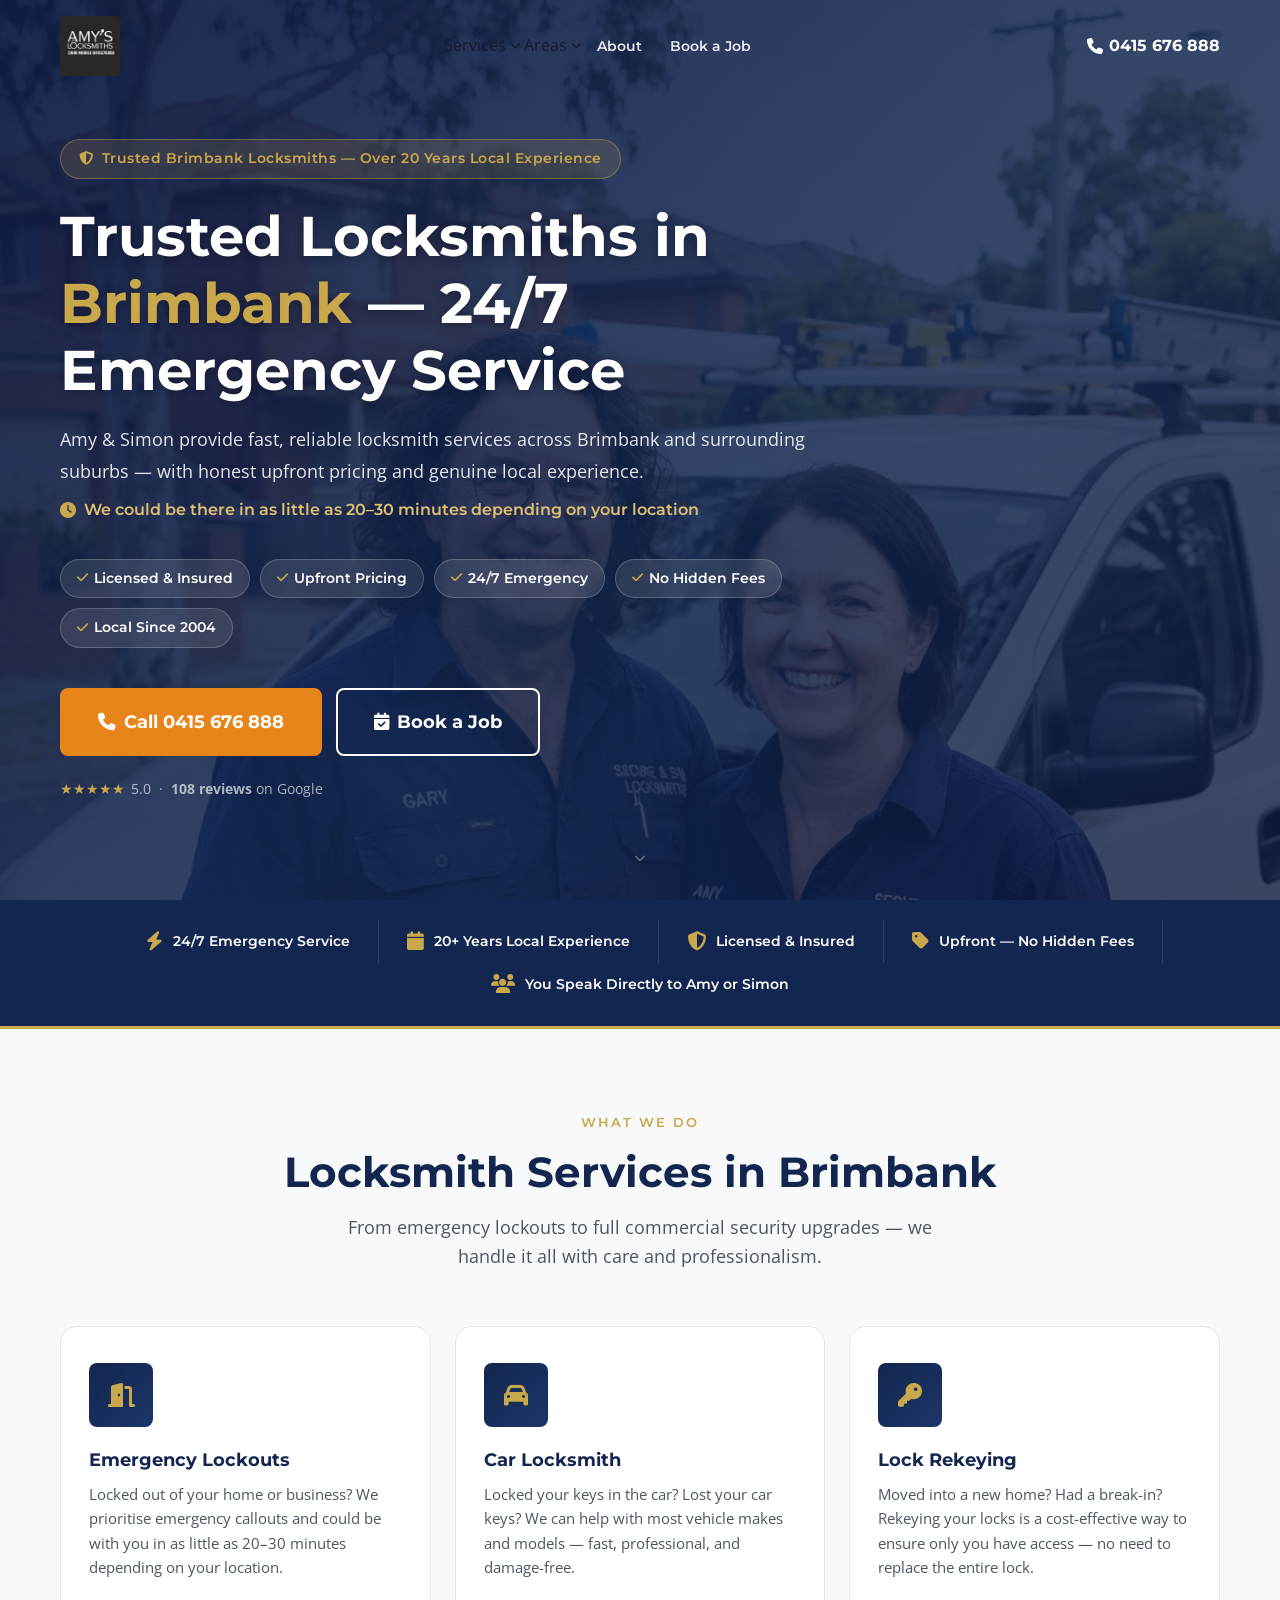
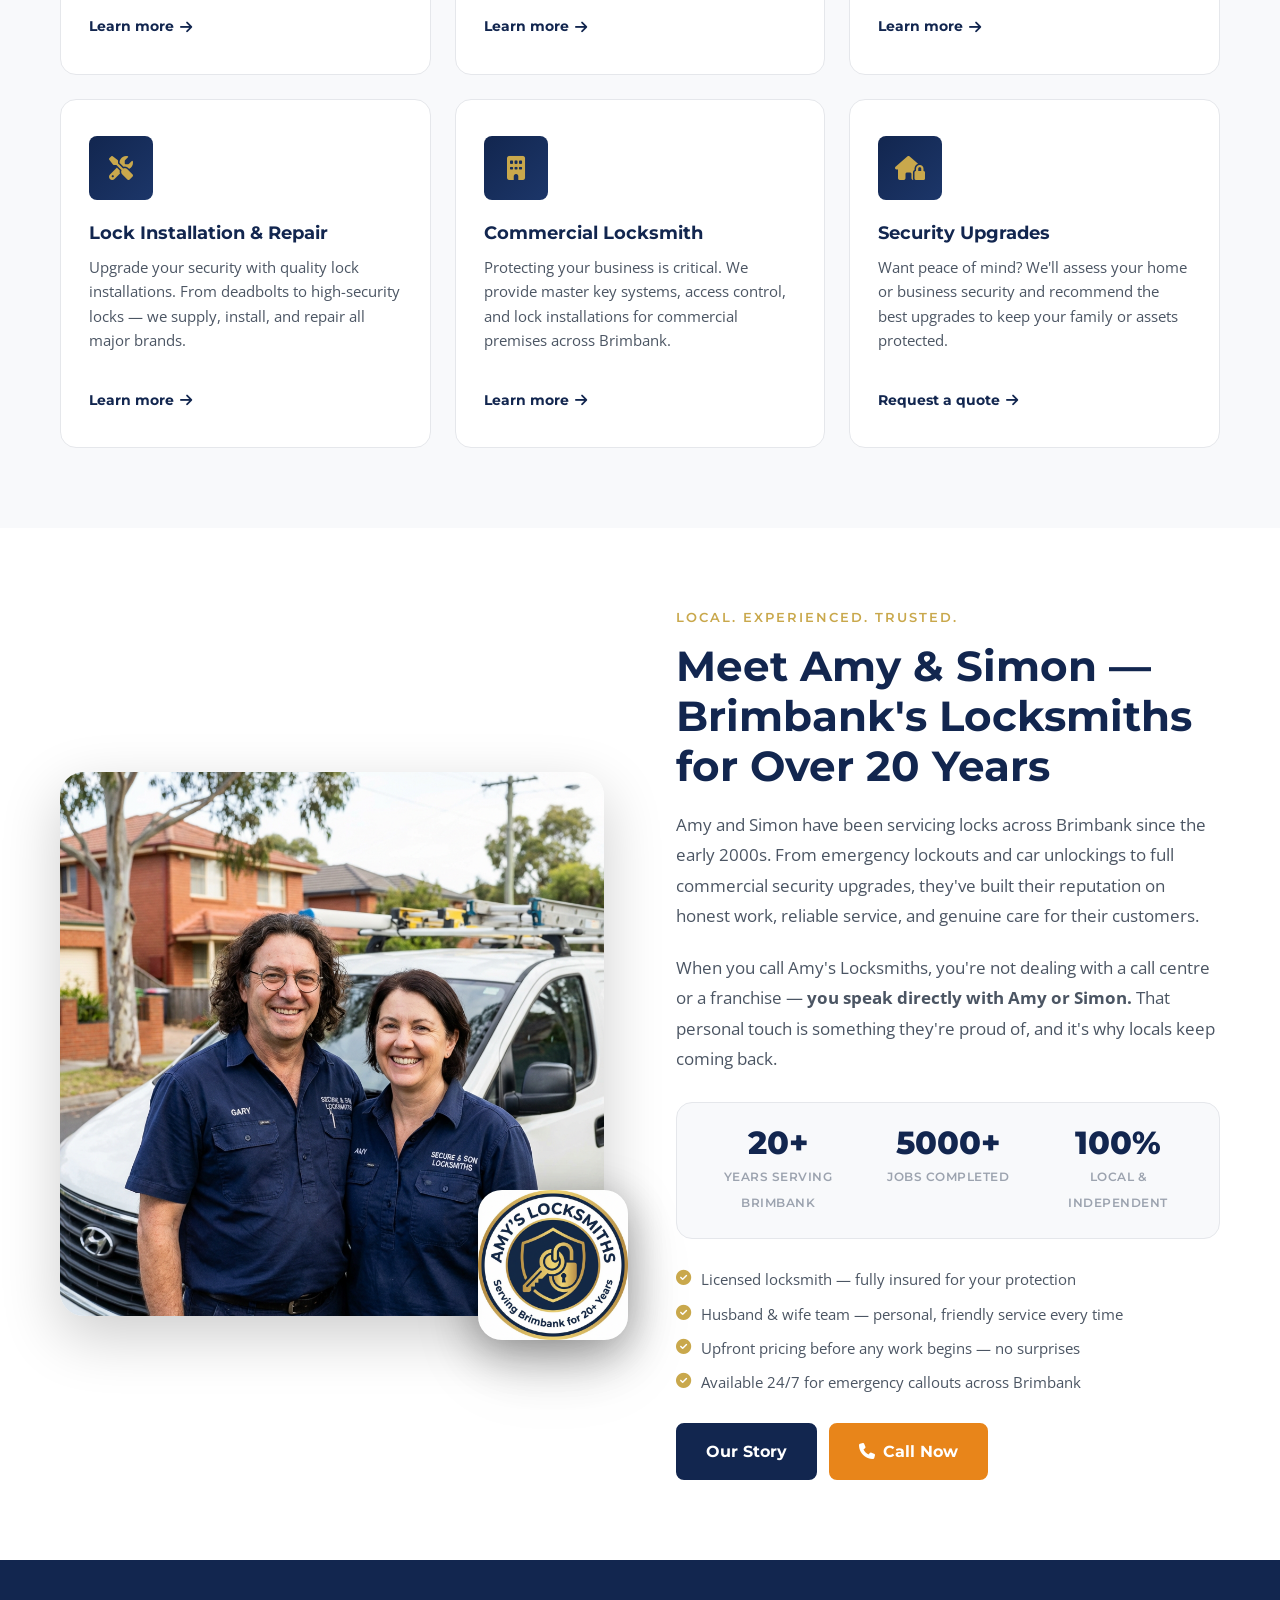
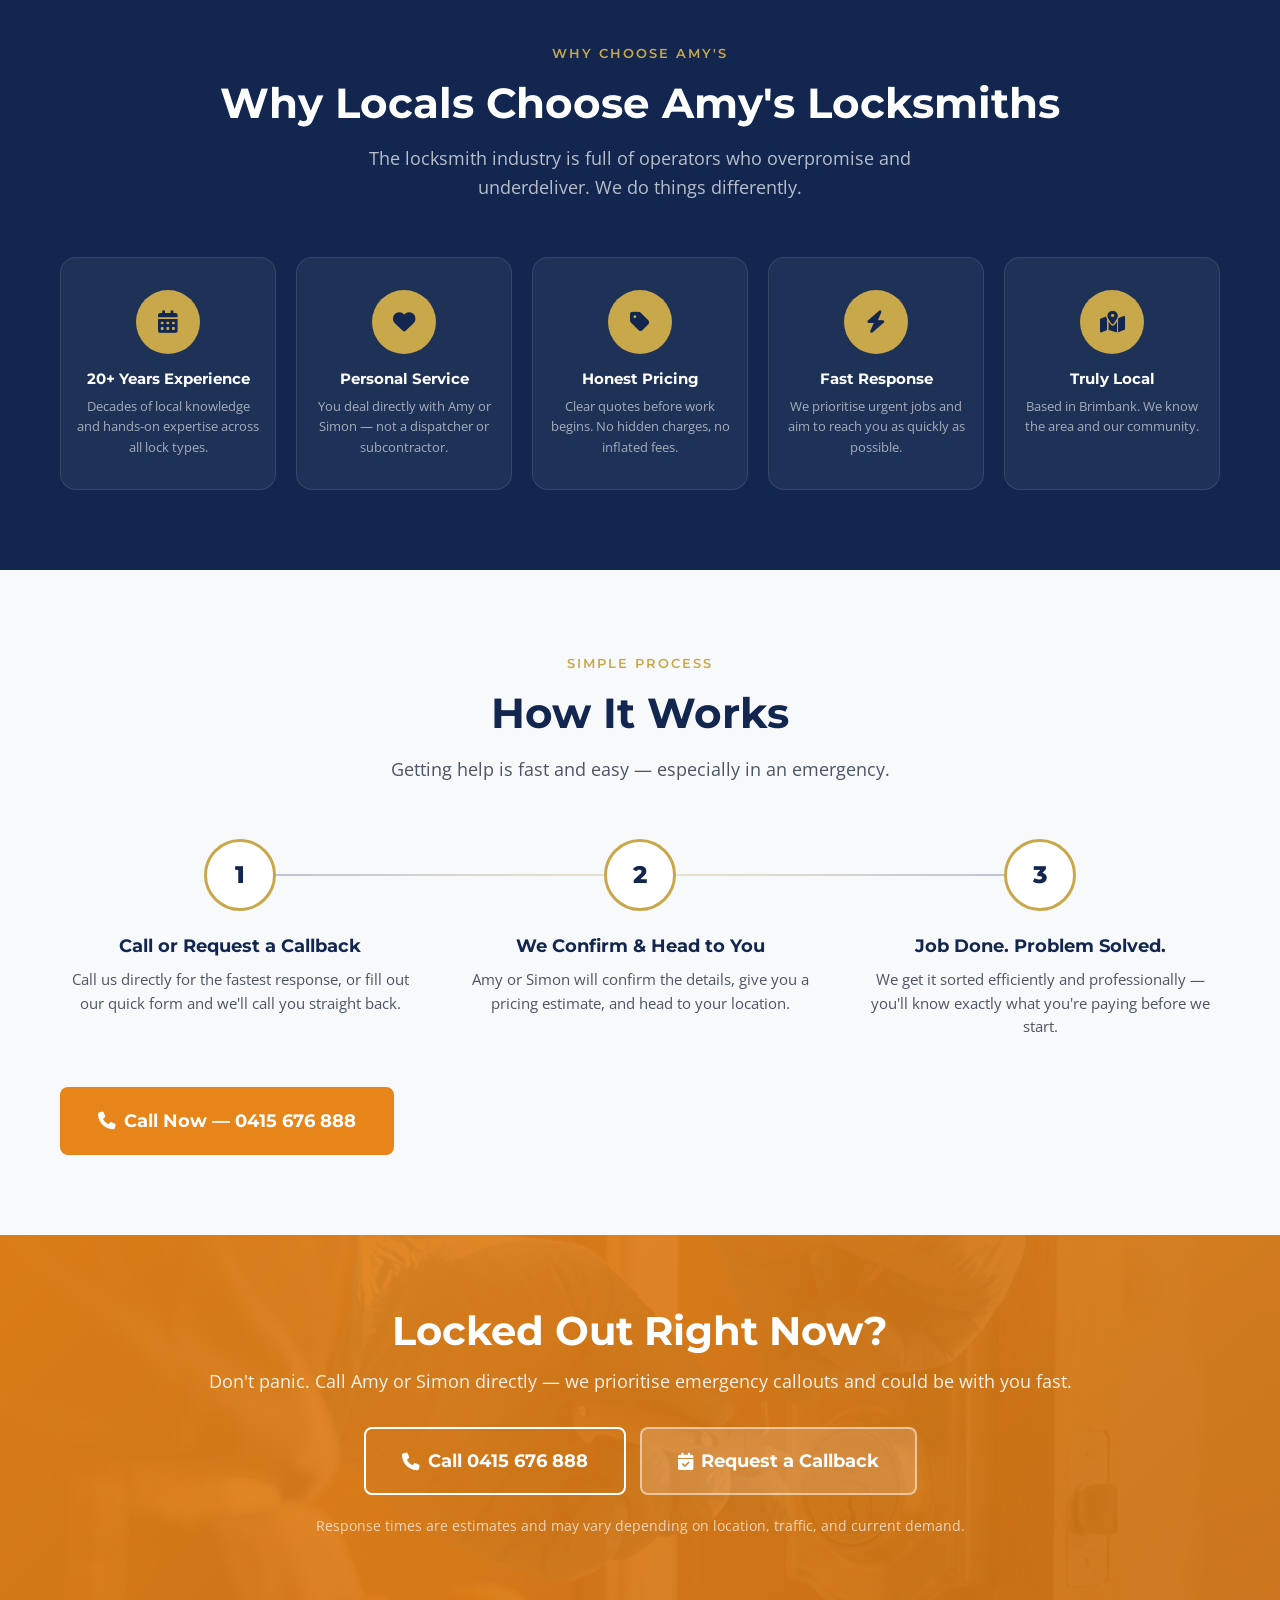
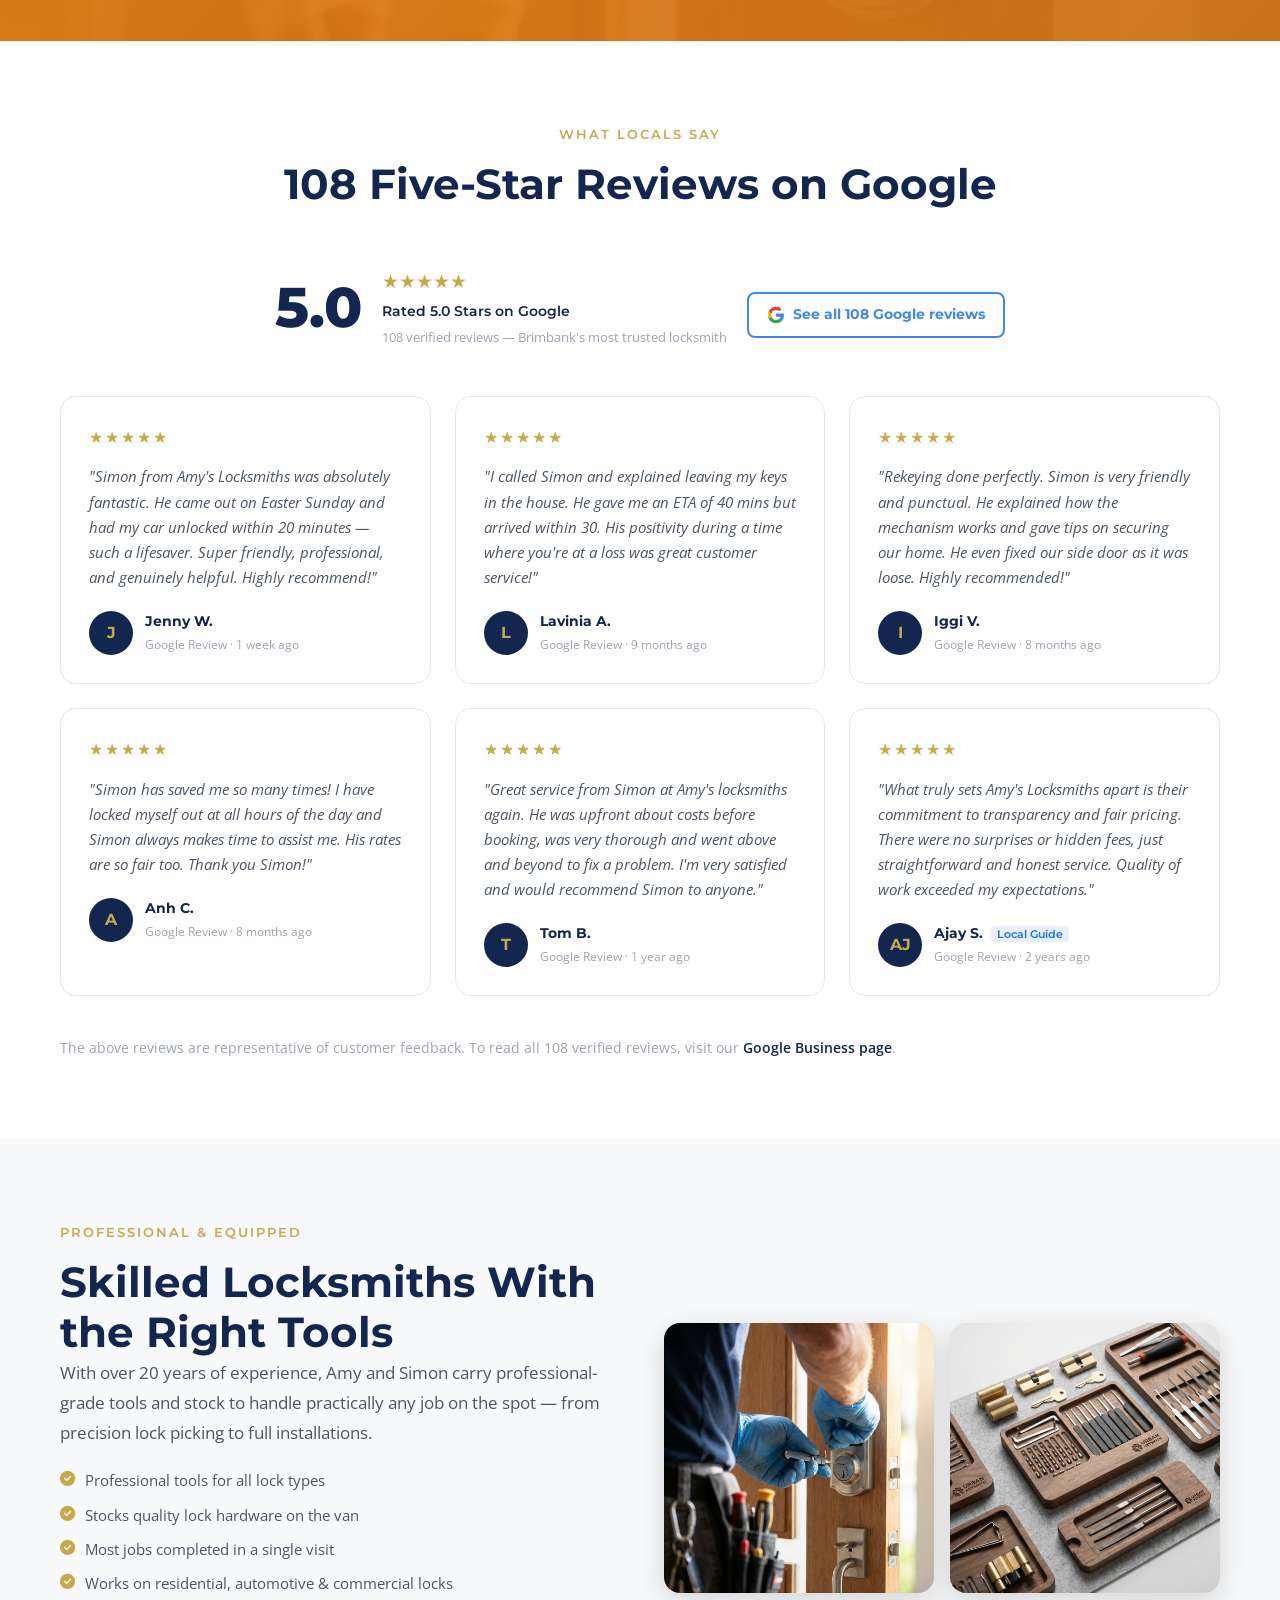
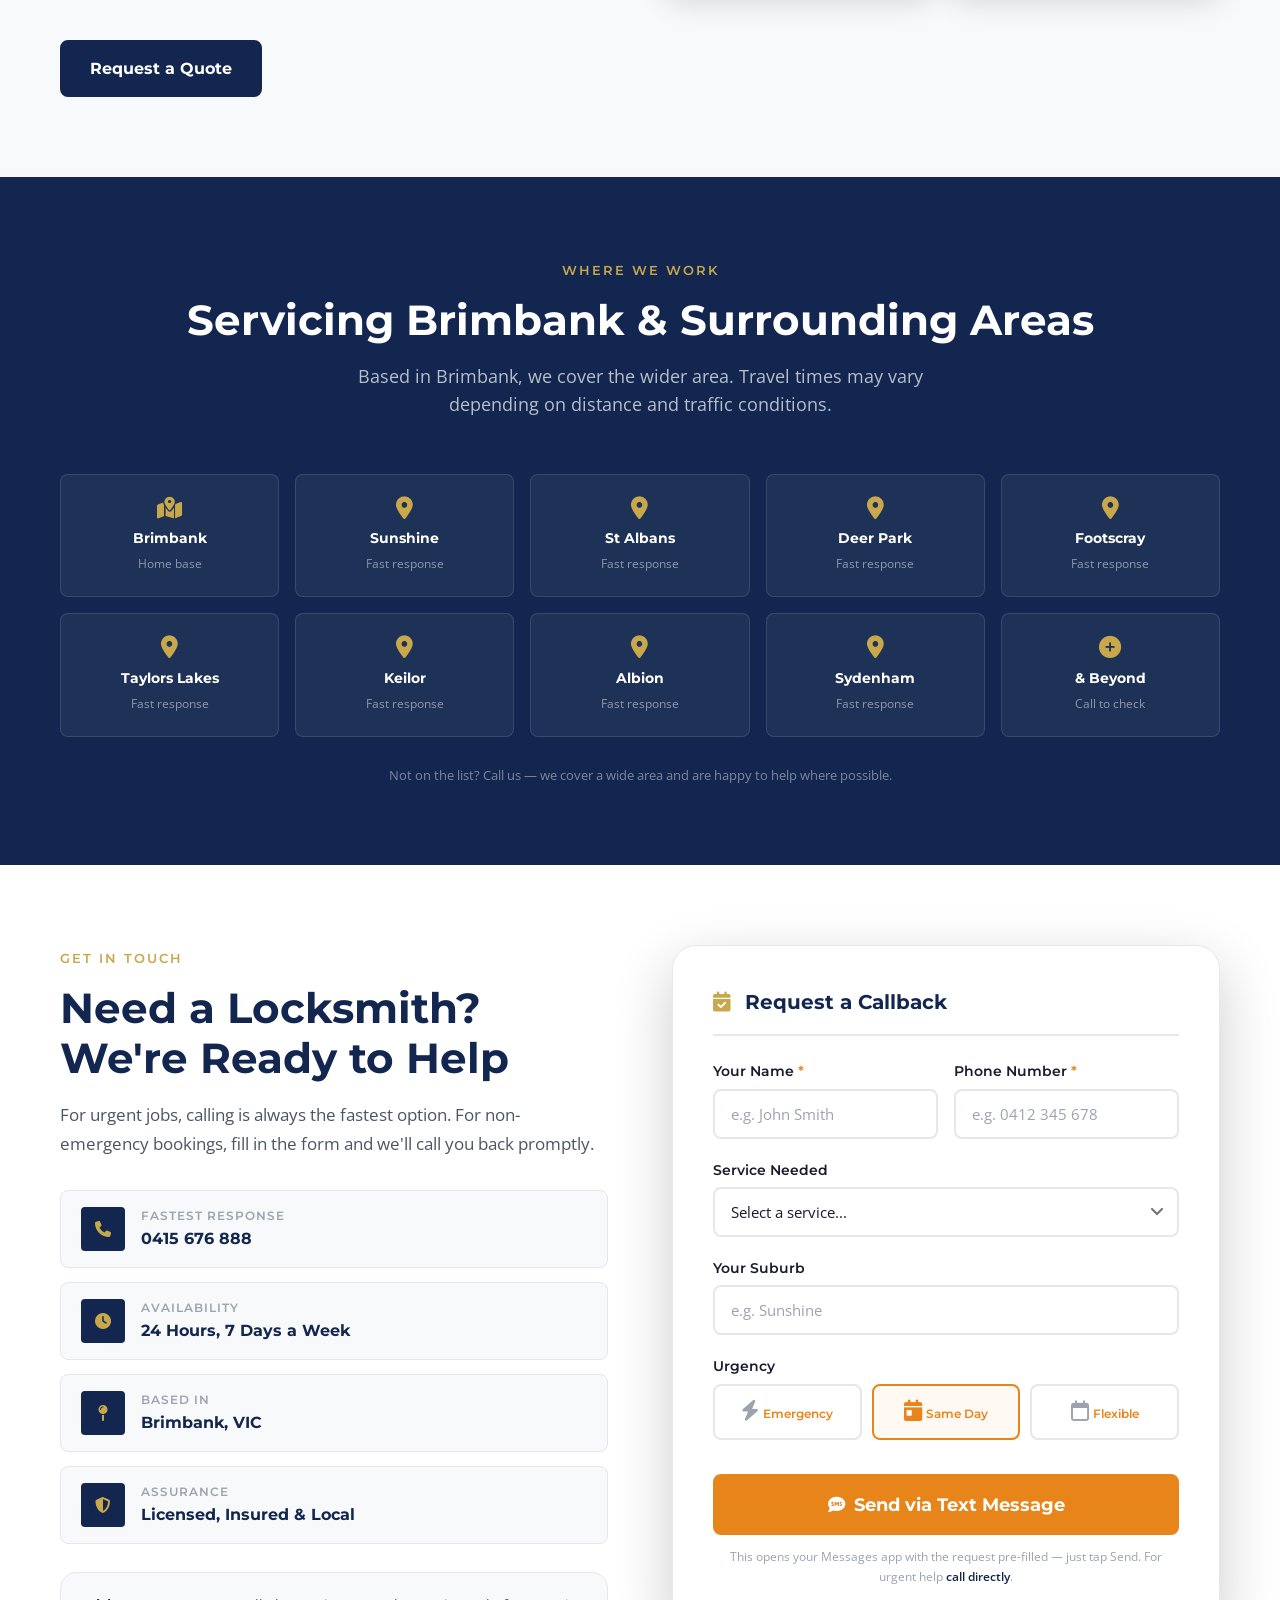
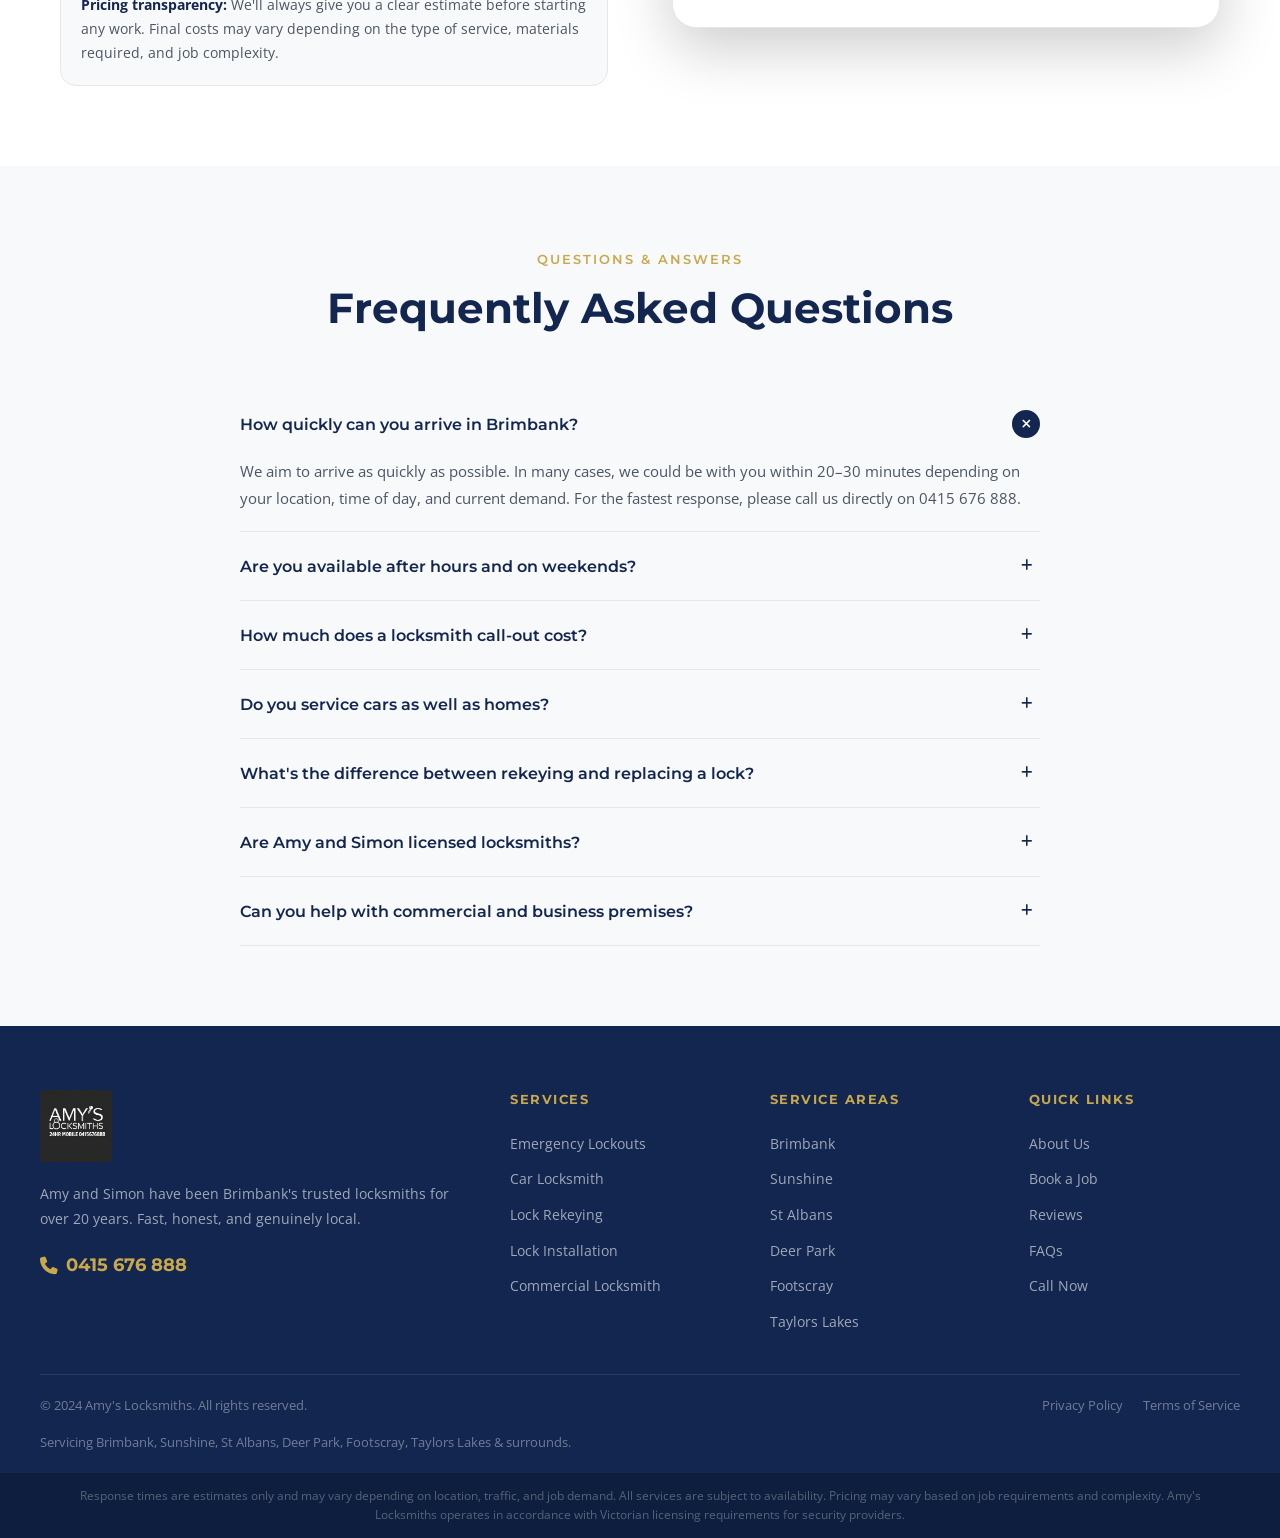
==== commit 8fae1add: "Mobile optimisation — fix side-scroll, hero perf, centre-align, SMS callback form" ====
--- a/index.html
+++ b/index.html
@@ -3,6 +3,8 @@
 <head>
   <meta charset="UTF-8">
   <meta name="viewport" content="width=device-width, initial-scale=1.0">
+  <!-- Preload LCP hero image -->
+  <link rel="preload" as="image" href="amy%26simon.png" fetchpriority="high">
   <title>Amy's Locksmiths Brimbank — 24/7 Emergency Locksmith | 0415 676 888</title>
   <meta name="description" content="Amy's Locksmiths — trusted locksmiths in Brimbank for over 20 years. Amy & Simon provide fast, reliable 24/7 emergency locksmith services across Brimbank, Sunshine, St Albans, Deer Park & beyond. Call 0415 676 888.">
   <meta name="keywords" content="locksmith brimbank, emergency locksmith brimbank, locksmith near me, car locksmith brimbank, lock rekeying brimbank, locksmith sunshine, 24 hour locksmith brimbank">
@@ -11,9 +13,24 @@
   <!-- Open Graph -->
   <meta property="og:title" content="Amy's Locksmiths Brimbank — 24/7 Emergency Locksmith">
   <meta property="og:description" content="Trusted locksmiths in Brimbank for over 20 years. Fast 24/7 emergency service. Call Amy & Simon on 0415 676 888.">
-  <meta property="og:image" content="amy%26simon.png">
+  <meta property="og:image" content="https://amyslocksmith.quantummerlin.com/amy%26simon.png">
+  <meta property="og:image:width" content="1200">
+  <meta property="og:image:height" content="630">
   <meta property="og:type" content="website">
   <meta property="og:url" content="https://amyslocksmith.quantummerlin.com/">
+  <meta property="og:locale" content="en_AU">
+  <meta property="og:site_name" content="Amy's Locksmiths">
+  <!-- Twitter Card -->
+  <meta name="twitter:card" content="summary_large_image">
+  <meta name="twitter:title" content="Amy's Locksmiths Brimbank — 24/7 Emergency Locksmith">
+  <meta name="twitter:description" content="Trusted locksmiths in Brimbank for over 20 years. Fast 24/7 emergency service. Call Amy &amp; Simon on 0415 676 888.">
+  <meta name="twitter:image" content="https://amyslocksmith.quantummerlin.com/amy%26simon.png">
+  <!-- Robots + Geo -->
+  <meta name="robots" content="index, follow">
+  <meta name="geo.region" content="AU-VIC">
+  <meta name="geo.placename" content="Brimbank, Victoria, Australia">
+  <meta name="geo.position" content="-37.7355;144.8211">
+  <meta name="ICBM" content="-37.7355, 144.8211">
 
   <!-- Schema.org — Local Business -->
   <script type="application/ld+json">
@@ -51,7 +68,29 @@
       "reviewCount": "108",
       "bestRating": "5",
       "worstRating": "1"
-    }
+    },
+    "review": [
+      { "@type": "Review", "author": { "@type": "Person", "name": "Jenny W." }, "reviewRating": { "@type": "Rating", "ratingValue": "5" }, "reviewBody": "Simon from Amy Locksmith was absolutely fantastic. He came out on Easter Sunday and had my car unlocked within 20 minutes — such a lifesaver. Super friendly, professional, and genuinely helpful." },
+      { "@type": "Review", "author": { "@type": "Person", "name": "Iggi Villanueva" }, "reviewRating": { "@type": "Rating", "ratingValue": "5" }, "reviewBody": "Rekeying done perfectly. Simon is very friendly and punctual. He even explained how the mechanism works and tips on how to properly secure our home. Highly recommended!" },
+      { "@type": "Review", "author": { "@type": "Person", "name": "Tom Brislane" }, "reviewRating": { "@type": "Rating", "ratingValue": "5" }, "reviewBody": "Great service from Simon at Amy's locksmiths again. He was upfront about costs before booking, was very thorough and went above and beyond to fix a problem. Highly recommend." },
+      { "@type": "Review", "author": { "@type": "Person", "name": "Ajay Singh" }, "reviewRating": { "@type": "Rating", "ratingValue": "5" }, "reviewBody": "What truly sets Amy's Locksmiths apart is their commitment to transparency and fair pricing. There were no surprises or hidden fees, just straightforward and honest service." }
+    ]
+  }
+  </script>
+  <!-- FAQPage schema — triggers rich snippet Q&A in Google search results -->
+  <script type="application/ld+json">
+  {
+    "@context": "https://schema.org",
+    "@type": "FAQPage",
+    "mainEntity": [
+      { "@type": "Question", "name": "How quickly can you arrive in Brimbank?", "acceptedAnswer": { "@type": "Answer", "text": "In many cases we could be with you within 20–30 minutes depending on your location, time of day, and current demand. For the fastest response call us directly on 0415 676 888." } },
+      { "@type": "Question", "name": "Are you available after hours and on weekends?", "acceptedAnswer": { "@type": "Answer", "text": "Yes. Amy's Locksmiths operates 24 hours a day, 7 days a week, including public holidays." } },
+      { "@type": "Question", "name": "How much does a locksmith call-out cost?", "acceptedAnswer": { "@type": "Answer", "text": "We always provide clear, upfront pricing before starting any work. Costs vary depending on the type of service, materials required, time of day, and job complexity. There are no hidden fees." } },
+      { "@type": "Question", "name": "Do you service cars as well as homes?", "acceptedAnswer": { "@type": "Answer", "text": "Yes, we handle automotive locksmith work including unlocking cars, extracting broken keys, and dealing with lost car keys for most vehicle makes and models." } },
+      { "@type": "Question", "name": "What is the difference between rekeying and replacing a lock?", "acceptedAnswer": { "@type": "Answer", "text": "Rekeying changes the internal pins of your existing lock so old keys no longer work — it is more cost-effective if your lock is in good condition. Lock replacement is recommended if your lock is old, damaged, or you want to upgrade security." } },
+      { "@type": "Question", "name": "Are Amy and Simon licensed locksmiths?", "acceptedAnswer": { "@type": "Answer", "text": "Yes. Amy's Locksmiths operates in accordance with Victorian licensing regulations for security providers and is fully insured." } },
+      { "@type": "Question", "name": "Can you help with commercial and business premises?", "acceptedAnswer": { "@type": "Answer", "text": "Absolutely. We provide commercial locksmith services including master key systems, high-security lock installations, access control, and emergency commercial lockouts across Brimbank and surrounding areas." } }
+    ]
   }
   </script>
 
@@ -61,7 +100,8 @@
   <link href="https://fonts.googleapis.com/css2?family=Montserrat:wght@600;700;800&family=Open+Sans:wght@400;600&display=swap" rel="stylesheet">
 
   <!-- Font Awesome -->
-  <link rel="stylesheet" href="https://cdnjs.cloudflare.com/ajax/libs/font-awesome/6.5.0/css/all.min.css">
+  <link rel="stylesheet" href="https://cdnjs.cloudflare.com/ajax/libs/font-awesome/6.5.0/css/all.min.css" media="print" onload="this.media='all'">
+  <noscript><link rel="stylesheet" href="https://cdnjs.cloudflare.com/ajax/libs/font-awesome/6.5.0/css/all.min.css"></noscript>
 
   <!-- Stylesheet -->
   <link rel="stylesheet" href="css/style.css">
@@ -722,11 +762,11 @@
           </div>
 
           <button type="submit" class="btn btn-primary btn-lg" style="width:100%;justify-content:center;margin-top:8px;">
-            <i class="fa-solid fa-paper-plane"></i> Send Request
+            <i class="fa-solid fa-comment-sms"></i> Send via Text Message
           </button>
 
           <p class="form-note">
-            Submitting this form does not guarantee immediate availability. For urgent assistance, please <a href="tel:0415676888" style="color:var(--navy);font-weight:600;">call directly</a>.
+            This opens your Messages app with the request pre-filled — just tap Send. For urgent help <a href="tel:0415676888" style="color:var(--navy);font-weight:600;">call directly</a>.
           </p>
         </form>
       </div>
--- a/css/style.css
+++ b/css/style.css
@@ -38,8 +38,9 @@
 
 /* ── Reset ─────────────────────────────────── */
 *, *::before, *::after { box-sizing: border-box; margin: 0; padding: 0; }
-html  { scroll-behavior: smooth; font-size: 16px; }
+html  { scroll-behavior: smooth; font-size: 16px; overflow-x: hidden; }
 body  { font-family: var(--font-body); color: var(--text); background: var(--white); line-height: 1.6; overflow-x: hidden; }
+h1,h2,h3 { overflow-wrap: break-word; }
 img   { max-width: 100%; height: auto; display: block; }
 a     { text-decoration: none; color: inherit; transition: var(--ease); }
 ul    { list-style: none; }
@@ -178,7 +179,8 @@
 .hero-bg {
   position:absolute; inset:0;
   background-image:url('../amy%26simon.png');
-  background-size:cover; background-position:center top; background-attachment:fixed;
+  background-size:cover; background-position:center top;
+  will-change:transform;
 }
 .hero-bg::after {
   content:''; position:absolute; inset:0;
@@ -507,6 +509,20 @@
   .ratings-summary { flex-direction:column; align-items:center; gap:8px; }
   .about-stats   { gap:8px; }
   .stat-number   { font-size:1.6rem; }
+  /* Mobile centering */
+  .hero-content  { text-align:center; }
+  .hero-actions  { justify-content:center; }
+  .hero-trust    { justify-content:center; }
+  .hero-rating   { justify-content:center; }
+  .hero-timing   { justify-content:center; }
+  .divider-left  { margin:16px auto; }
+  .page-hero .container { text-align:center; }
+  .page-hero > .container > p { margin-left:auto; margin-right:auto; }
+  .breadcrumb    { justify-content:center; }
+  .section-header h2, .section-header p { text-align:center; }
+  .service-body h2, .service-body > p { text-align:center; }
+  .service-feature { text-align:left; }
+  .checkmark-list { text-align:left; }
 }
 @media (max-width:480px) {
   .hero-actions  { flex-direction:column; align-items:stretch; }
